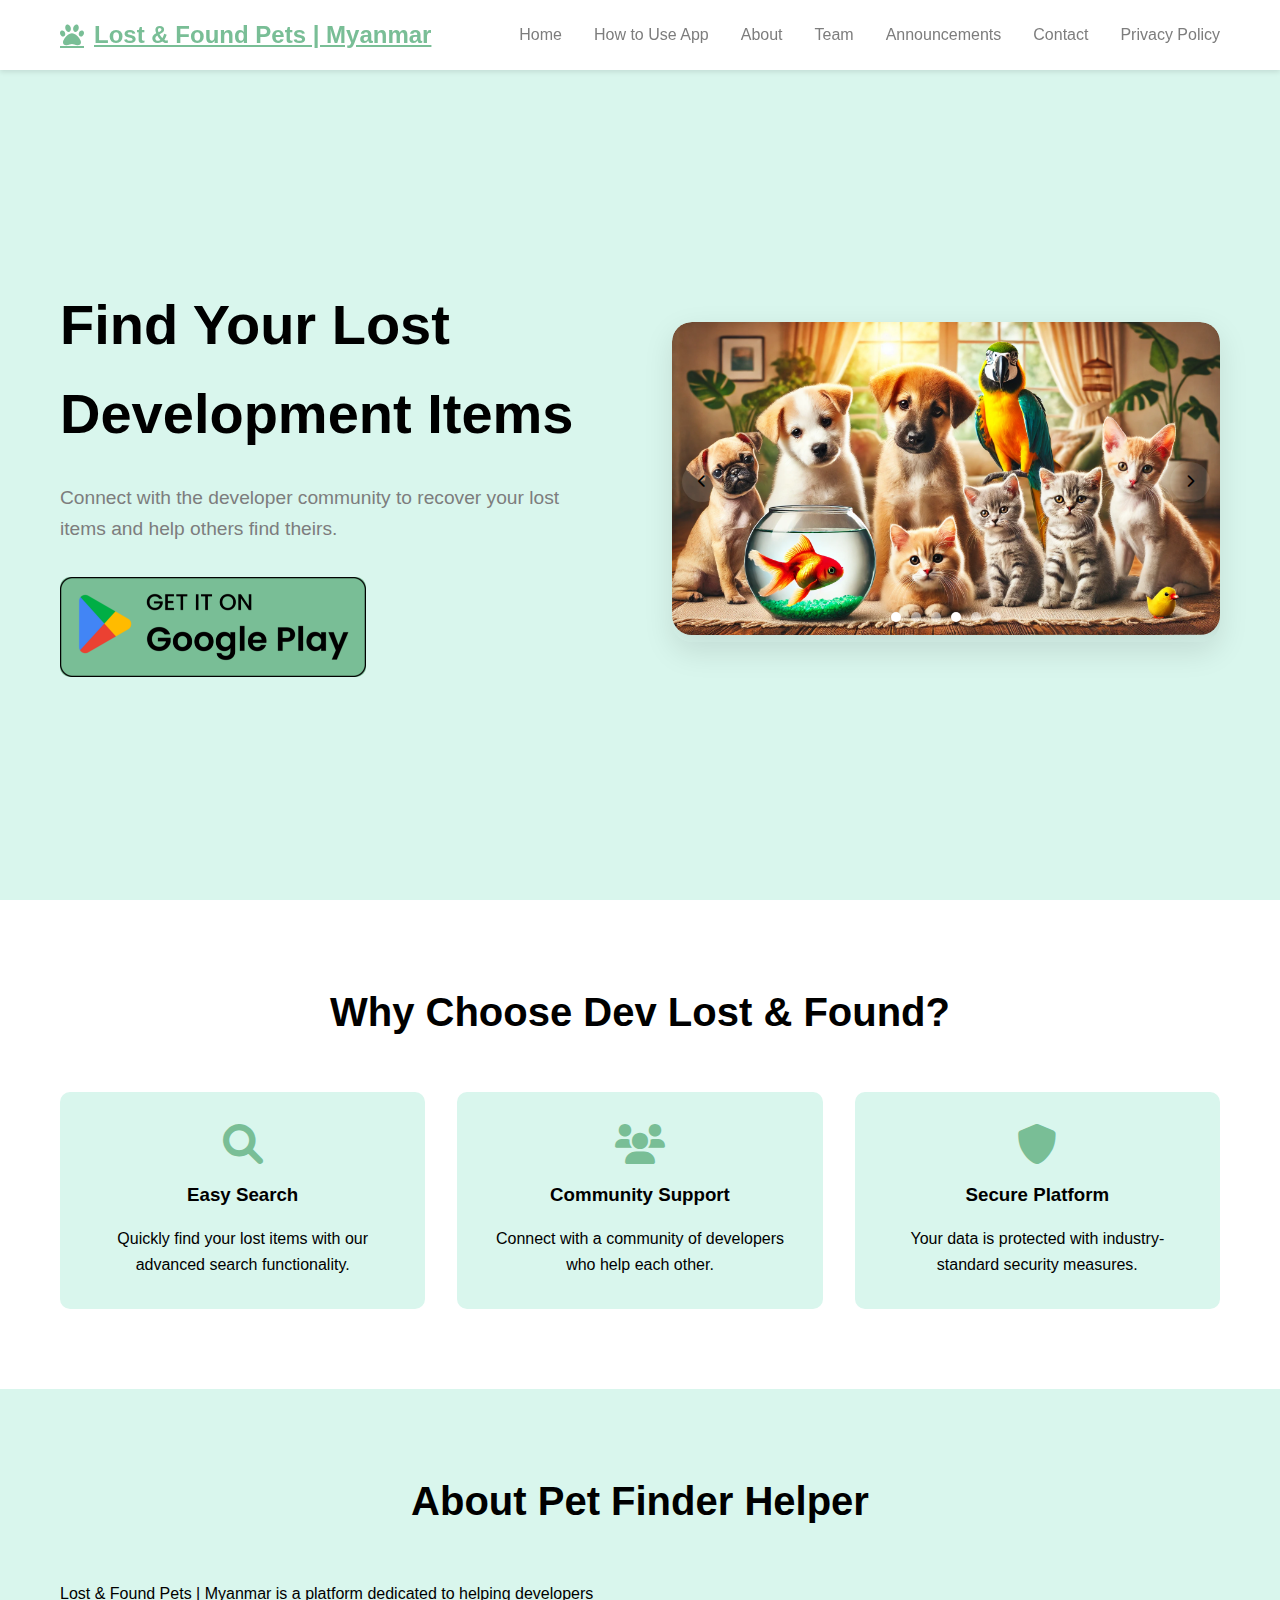
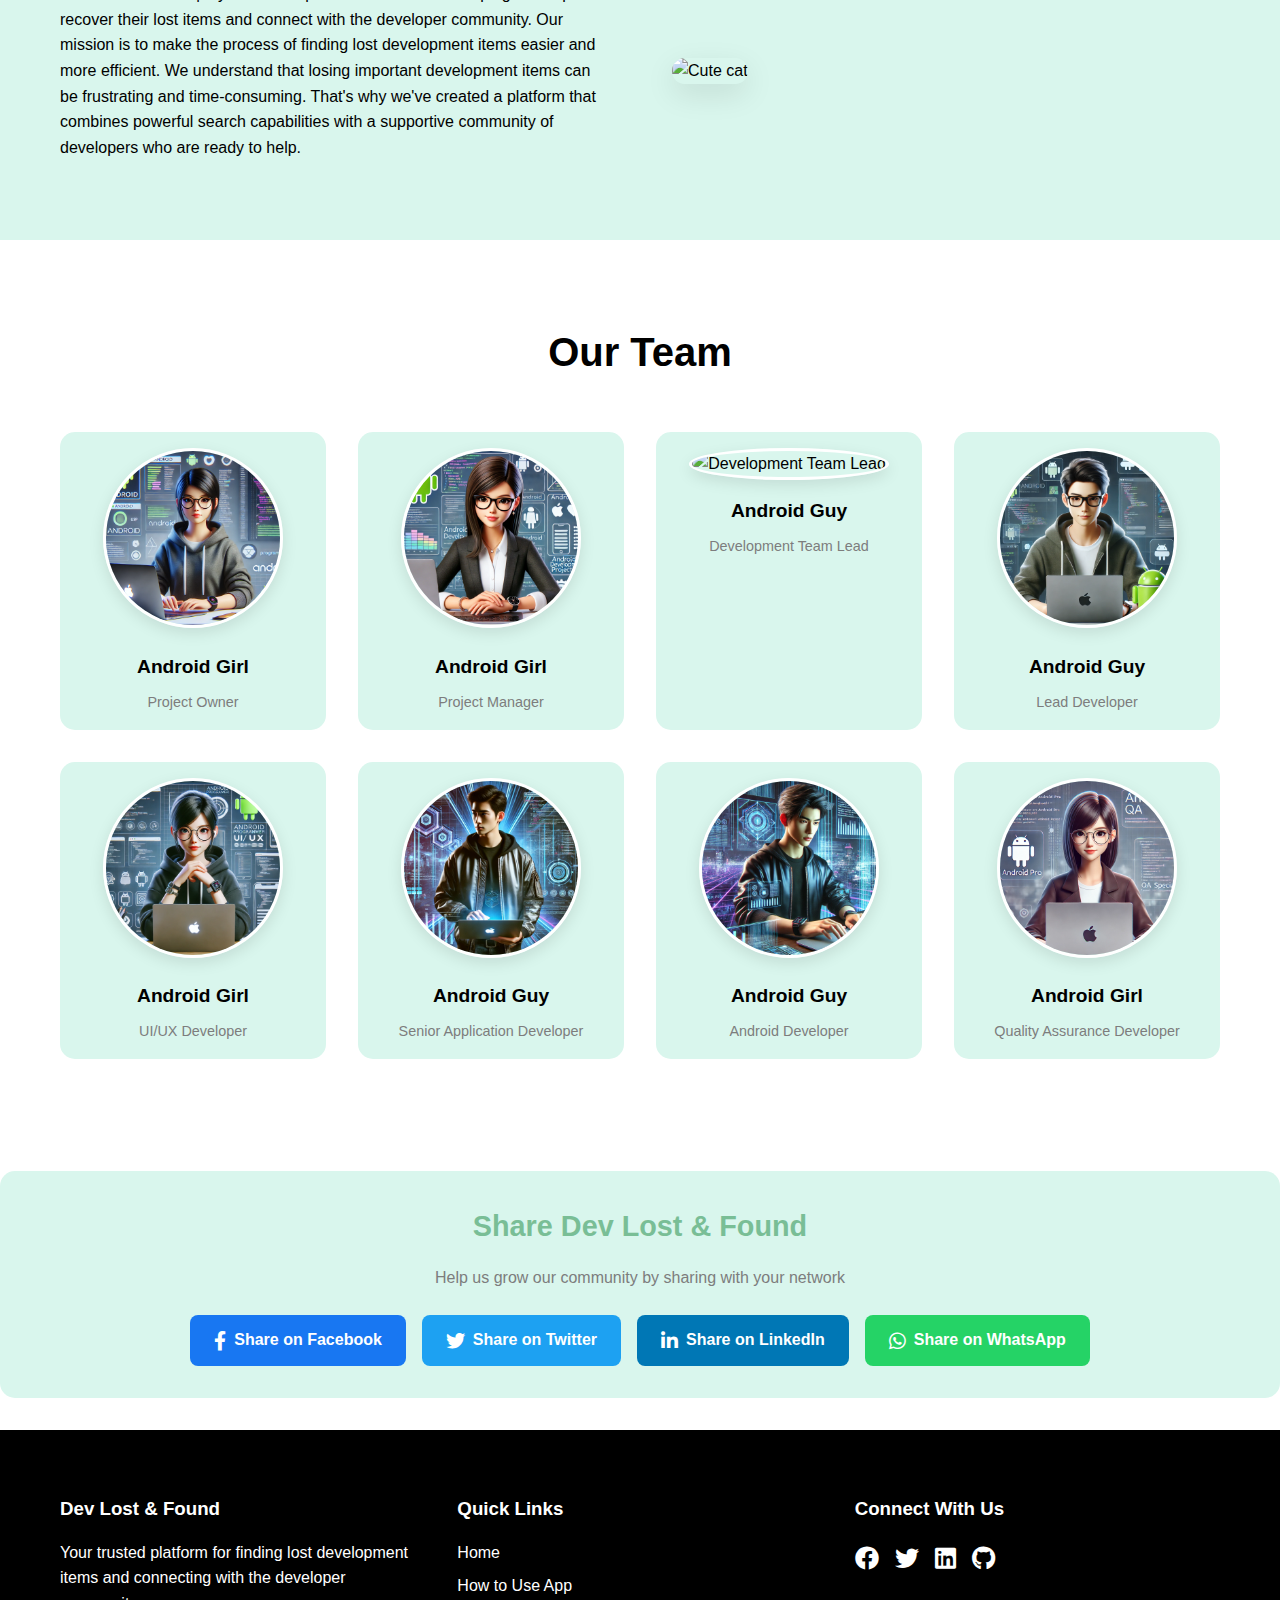
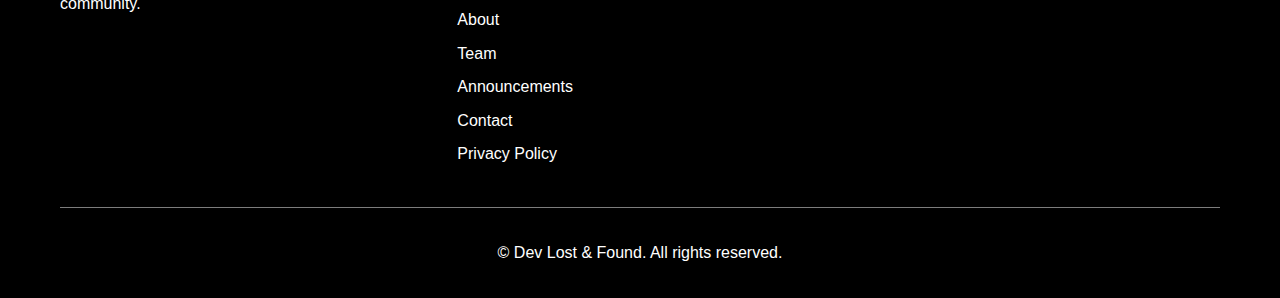
==== index.html @ e241d71e "about section fix" ====
<!DOCTYPE html>
<html lang="en">
<head>
    <meta charset="UTF-8">
    <meta name="viewport" content="width=device-width, initial-scale=1.0">
    <title>Dev Lost & Found - Find Your Lost Development Items</title>
    <link rel="stylesheet" href="styles.css">
    <link rel="stylesheet" href="https://cdnjs.cloudflare.com/ajax/libs/font-awesome/6.0.0/css/all.min.css">
</head>
<body>
    <!-- Header Component -->
    <div id="header-component"></div>

    <!-- Main Content -->
    <main>
        <!-- Hero Section -->
        <section class="hero">
            <div class="container">
                <div class="hero-content">
                    <h1>Find Your Lost Development Items</h1>
                    <p>Connect with the developer community to recover your lost items and help others find theirs.</p>
                    <a href="https://play.google.com/store/apps/details?id=org.lostandfoundmm" class="cta-button" target="_blank">
                        <img src="media/playstore-btn.webp" alt="Get it on Google Play" class="playstore-logo">
                    </a>
                </div>
                <div class="hero-image">
                    <div class="carousel">
                        <div class="carousel-container">
                            <div class="carousel-slide">
                                <img src="./media/hero-1.png" alt="Lost and Found Platform">
                            </div>
                            <div class="carousel-slide">
                                <img src="./media/hero-2.png" alt="Community Support">
                            </div>
                            <div class="carousel-slide">
                                <img src="./media/hero-3.png" alt="Easy Recovery">
                            </div>
                        </div>
                        <button class="carousel-button prev" aria-label="Previous slide"><i class="fas fa-chevron-left"></i></button>
                        <button class="carousel-button next" aria-label="Next slide"><i class="fas fa-chevron-right"></i></button>
                        <div class="carousel-dots">
                            <span class="carousel-dot active"></span>
                            <span class="carousel-dot"></span>
                            <span class="carousel-dot"></span>
                        </div>
                    </div>
                </div>
            </div>
        </section>

        <!-- Features Section -->
        <section class="features">
            <div class="container">
                <h2>Why Choose Dev Lost & Found?</h2>
                <div class="features-grid">
                    <div class="feature-card">
                        <i class="fas fa-search"></i>
                        <h3>Easy Search</h3>
                        <p>Quickly find your lost items with our advanced search functionality.</p>
                    </div>
                    <div class="feature-card">
                        <i class="fas fa-users"></i>
                        <h3>Community Support</h3>
                        <p>Connect with a community of developers who help each other.</p>
                    </div>
                    <div class="feature-card">
                        <i class="fas fa-shield-alt"></i>
                        <h3>Secure Platform</h3>
                        <p>Your data is protected with industry-standard security measures.</p>
                    </div>
                </div>
            </div>
        </section>

        <!-- About Section -->
        <section id="about" class="about">
            <div class="container">
                <h2>About Pet Finder Helper</h2>
                <div class="about-content">
                    <div class="about-text">
                        <p>Lost & Found Pets | Myanmar is a platform dedicated to helping developers recover their lost items and connect with the developer community. Our mission is to make the process of finding lost development items easier and more efficient.
                            We understand that losing important development items can be frustrating and time-consuming. That's why we've created a platform that combines powerful search capabilities with a supportive community of developers who are ready to help.</p>
                    </div>
                    <div class="about-image">
                        <img src="https://images.unsplash.com/photo-1516734212186-a967f81ad0d7?ixlib=rb-1.2.1&auto=format&fit=crop&w=800&q=80" alt="Cute cat">
                    </div>
                </div>
            </div>
        </section>

        <!-- Team Section -->
        <section id="team" class="team">
            <div class="container">
                <h2>Our Team</h2>
                <div class="team-grid">
                    <div class="team-member">
                        <img src="media/dev-girl.png" alt="Project Owner">
                        <h3>Android Girl</h3>
                        <p>Project Owner</p>
                    </div>
                    <div class="team-member">
                        <img src="media/girl-pm.png" alt="Project Manger">
                        <h3>Android Girl</h3>
                        <p>Project Manager</p>
                    </div>
                    <div class="team-member">
                        <img src="media/aisan-geek.png" alt="Development Team Lead">
                        <h3>Android Guy</h3>
                        <p>Development Team Lead</p>
                    </div>
                    <div class="team-member">
                        <img src="media/android-senior.png" alt="Lead Developer">
                        <h3>Android Guy</h3>
                        <p>Lead Developer</p>
                    </div>
                    <div class="team-member">
                        <img src="media/girl-ui-ux.png" alt="UI/UX Developer">
                        <h3>Android Girl</h3>
                        <p>UI/UX Developer</p>
                    </div>
                    <div class="team-member">
                        <img src="media/devops.png" alt="Senior Application Developer">
                        <h3>Android Guy</h3>
                        <p>Senior Application Developer</p>
                    </div>
                    <div class="team-member">
                        <img src="media/data-engr.png" alt="Android Developer">
                        <h3>Android Guy</h3>
                        <p>Android Developer</p>
                    </div>
                    <div class="team-member">
                        <img src="media/girl-qa.png" alt="QA Developer">
                        <h3>Android Girl</h3>
                        <p>Quality Assurance Developer</p>
                    </div>
                </div>
            </div>
        </section>

        <!-- Share Section -->
        <section class="share-section">
            <div class="container">
                <h3>Share Dev Lost & Found</h3>
                <p>Help us grow our community by sharing with your network</p>
                <div class="share-buttons">
                    <a href="#" class="share-button facebook" target="_blank" rel="noopener">
                        <i class="fab fa-facebook-f"></i>
                        Share on Facebook
                    </a>
                    <a href="#" class="share-button twitter" target="_blank" rel="noopener">
                        <i class="fab fa-twitter"></i>
                        Share on Twitter
                    </a>
                    <a href="#" class="share-button linkedin" target="_blank" rel="noopener">
                        <i class="fab fa-linkedin-in"></i>
                        Share on LinkedIn
                    </a>
                    <a href="#" class="share-button whatsapp" target="_blank" rel="noopener">
                        <i class="fab fa-whatsapp"></i>
                        Share on WhatsApp
                    </a>
                </div>
            </div>
        </section>
    </main>

    <!-- Footer Component -->
    <div id="footer-component"></div>

    <!-- Scripts -->
    <script src="js/components.js"></script>
    <script src="js/script.js"></script>
</body>
</html>
---- styles.css ----
/* Reset and Base Styles */
* {
    margin: 0;
    padding: 0;
    box-sizing: border-box;
}

:root {
    --black: #000000;
    --white: #FFFFFF;
    --green: #79BE96;
    --light-green: #D9F6ED;
    --orange: #EF7759;
    --dark-gray: #7D7D7D;
    --light-gray: #D9D9D9;
}

body {
    font-family: 'Segoe UI', Tahoma, Geneva, Verdana, sans-serif;
    line-height: 1.6;
    color: var(--black);
}

.container {
    max-width: 1200px;
    margin: 0 auto;
    padding: 0 20px;
}

/* Navigation */
.navbar {
    background-color: var(--white);
    box-shadow: 0 2px 5px rgba(0, 0, 0, 0.1);
    position: fixed;
    width: 100%;
    top: 0;
    z-index: 1000;
}

.navbar .container {
    display: flex;
    justify-content: space-between;
    align-items: center;
    padding: 1rem 20px;
}

.logo {
    display: flex;
    align-items: center;
    font-size: 1.5rem;
    font-weight: bold;
    color: var(--green);
}

.logo i {
    margin-right: 10px;
}

.nav-links {
    display: flex;
    list-style: none;
    gap: 2rem;
}

.nav-links a {
    text-decoration: none;
    color: var(--dark-gray);
    font-weight: 500;
    transition: color 0.3s ease;
}

.nav-links a:hover {
    color: var(--green);
}

/* Hero Section */
.hero {
    background-color: var(--light-green);
    padding: 8rem 0 4rem;
    min-height: 100vh;
    display: flex;
    align-items: center;
}

.hero .container {
    display: grid;
    grid-template-columns: 1fr 1fr;
    gap: 4rem;
    align-items: center;
}

.hero-content h1 {
    font-size: 3.5rem;
    margin-bottom: 1.5rem;
    color: var(--black);
}

.hero-content p {
    font-size: 1.2rem;
    color: var(--dark-gray);
    margin-bottom: 2rem;
}

.hero-image img {
    width: 100%;
    border-radius: 20px;
    box-shadow: 0 10px 30px rgba(0, 0, 0, 0.1);
}

/* Features Section */
.features {
    padding: 5rem 0;
    background-color: var(--white);
}

.features h2 {
    text-align: center;
    font-size: 2.5rem;
    margin-bottom: 3rem;
    color: var(--black);
}

.features-grid {
    display: grid;
    grid-template-columns: repeat(auto-fit, minmax(250px, 1fr));
    gap: 2rem;
}

.feature-card {
    text-align: center;
    padding: 2rem;
    background-color: var(--light-green);
    border-radius: 10px;
    transition: transform 0.3s ease;
}

.feature-card:hover {
    transform: translateY(-5px);
}

.feature-card i {
    font-size: 2.5rem;
    color: var(--green);
    margin-bottom: 1rem;
}

.feature-card h3 {
    margin-bottom: 1rem;
    color: var(--black);
}

/* About Section */
.about {
    padding: 5rem 0;
    background-color: var(--light-green);
}

.about h2 {
    text-align: center;
    font-size: 2.5rem;
    margin-bottom: 3rem;
    color: var(--black);
}

.about-content {
    display: grid;
    grid-template-columns: 1fr 1fr;
    gap: 4rem;
    align-items: center;
}

.about-image img {
    width: 100%;
    border-radius: 20px;
    box-shadow: 0 10px 30px rgba(0, 0, 0, 0.1);
}

/* Team Section */
.team {
    padding: 5rem 0;
    background-color: var(--white);
}

.team h2 {
    text-align: center;
    font-size: 2.5rem;
    margin-bottom: 3rem;
    color: var(--black);
}

.team-grid {
    display: grid;
    grid-template-columns: repeat(auto-fit, minmax(250px, 1fr));
    gap: 2rem;
    justify-items: center;
    max-width: 1200px;
    margin: 0 auto;
}

.team-member {
    text-align: center;
    width: 100%;
    max-width: 300px;
    padding: 1rem;
    background-color: var(--light-green);
    border-radius: 15px;
    transition: transform 0.3s ease;
}

.team-member:hover {
    transform: translateY(-5px);
}

.team-member img {
    width: 180px;
    height: 180px;
    border-radius: 50%;
    margin-bottom: 1rem;
    object-fit: cover;
    border: 3px solid var(--white);
    box-shadow: 0 5px 15px rgba(0, 0, 0, 0.1);
}

.team-member h3 {
    margin-bottom: 0.5rem;
    color: var(--black);
    font-size: 1.2rem;
}

.team-member p {
    color: var(--dark-gray);
    font-size: 0.9rem;
}

/* Contact Section */
.contact {
    padding: 5rem 0;
    background-color: var(--light-green);
}

.contact h2 {
    text-align: center;
    font-size: 2.5rem;
    margin-bottom: 3rem;
    color: var(--black);
}

.contact-content {
    display: grid;
    grid-template-columns: 1fr 1fr;
    gap: 4rem;
}

.contact-form {
    display: flex;
    flex-direction: column;
    gap: 1rem;
}

.contact-form input,
.contact-form textarea {
    padding: 1rem;
    border: 1px solid var(--light-gray);
    border-radius: 5px;
    font-size: 1rem;
}

.contact-form textarea {
    height: 150px;
    resize: vertical;
}

.contact-info {
    display: flex;
    flex-direction: column;
    gap: 2rem;
}

.info-item {
    display: flex;
    align-items: center;
    gap: 1rem;
}

.info-item i {
    font-size: 1.5rem;
    color: var(--green);
}

/* Footer */
.footer {
    background-color: var(--black);
    color: var(--white);
    padding: 4rem 0 2rem;
}

.footer-content {
    display: grid;
    grid-template-columns: repeat(auto-fit, minmax(200px, 1fr));
    gap: 2rem;
    margin-bottom: 2rem;
}

.footer-section h3 {
    margin-bottom: 1rem;
}

.footer-section ul {
    list-style: none;
}

.footer-section ul li {
    margin-bottom: 0.5rem;
}

.footer-section a {
    color: var(--white);
    text-decoration: none;
}

.social-links {
    display: flex;
    gap: 1rem;
}

.social-links a {
    font-size: 1.5rem;
    transition: color 0.3s ease;
}

.social-links a:hover {
    color: var(--green);
}

.footer-bottom {
    text-align: center;
    padding-top: 2rem;
    border-top: 1px solid var(--dark-gray);
}

/* Buttons */
.cta-button {
    display: inline-flex;
    background-color: var(--green);
    color: var(--white);
    text-decoration: none;
    border-radius: 10px;
    font-weight: bold;
    transition: background-color 0.3s ease;
}

/* Buttons */
.cta-button.send-button {
    display: block;
    padding: 1rem 2rem;
}
.cta-button:hover {
    background-color: var(--orange);
}

/* Responsive Design */
@media (max-width: 768px) {
    .hero .container,
    .about-content,
    .contact-content {
        grid-template-columns: 1fr;
        gap: 2rem;
    }

    .nav-links {
        display: none;
    }

    .hero-content h1 {
        font-size: 2.5rem;
    }

    .team-grid {
        grid-template-columns: repeat(auto-fit, minmax(200px, 1fr));
        gap: 1.5rem;
    }
    
    .team-member {
        max-width: 250px;
    }
    
    .team-member img {
        width: 150px;
        height: 150px;
    }
}

@media (max-width: 480px) {
    .container {
        padding: 0 15px;
    }

    .hero-content h1 {
        font-size: 2rem;
    }

    .features-grid,
    .team-grid {
        grid-template-columns: 1fr;
    }
}

/* Carousel Styles */
.carousel {
    position: relative;
    width: 100%;
    height: 100%;
    overflow: hidden;
    border-radius: 20px;
    box-shadow: 0 10px 30px rgba(0, 0, 0, 0.1);
}

.carousel-container {
    display: flex;
    width: 400%;
    height: 100%;
    transition: transform 0.5s ease-in-out;
}

.carousel-slide {
    width: 25%;
    height: 100%;
}

.carousel-slide img {
    width: 100%;
    height: 100%;
    object-fit: cover;
}

.carousel-button {
    position: absolute;
    top: 50%;
    transform: translateY(-50%);
    background-color: rgba(255, 255, 255, 0.1);
    border: none;
    width: 40px;
    height: 40px;
    border-radius: 50%;
    cursor: pointer;
    display: flex;
    align-items: center;
    justify-content: center;
    transition: background-color 0.3s ease;
    z-index: 10;
}

.carousel-button:hover {
    background-color: var(--white);
}

.carousel-button.prev {
    left: 10px;
}

.carousel-button.next {
    right: 10px;
}

.carousel-dots {
    position: absolute;
    bottom: 20px;
    left: 50%;
    transform: translateX(-50%);
    display: flex;
    gap: 10px;
    z-index: 10;
}

.carousel-dot {
    width: 10px;
    height: 10px;
    border-radius: 50%;
    background-color: rgba(255, 255, 255, 0.5);
    cursor: pointer;
    transition: background-color 0.3s ease;
}

.carousel-dot.active {
    background-color: var(--white);
}

@media (max-width: 768px) {
    .carousel-button {
        width: 35px;
        height: 35px;
    }
}

/* Play Store Button Styles */
/* .playstore-button {
    display: flex;
    align-items: center;
    gap: 1rem;
    background-color: var(--white);
    color: var(--black);
    padding: 0.8rem 1.5rem;
    border-radius: 8px;
    transition: all 0.3s ease;
}

.playstore-button:hover {
    background-color: var(--light-green);
    transform: translateY(-2px);
} */

.playstore-logo {
    height: 100px;
    width: auto;
}

.playstore-button span {
    font-weight: 600;
    font-size: 1.1rem;
}

@media (max-width: 768px) {
    .playstore-button {
        flex-direction: column;
        gap: 0.5rem;
        text-align: center;
    }
    
    .playstore-logo {
        height: 20px;
    }
}
.how-to-content {
    padding: 8rem 0 4rem;
    background-color: var(--white);
}
.how-to-section {
    margin-bottom: 3rem;
}
.how-to-section h2 {
    color: var(--green);
    margin-bottom: 1.5rem;
    font-size: 2rem;
}
.how-to-section h3 {
    color: var(--black);
    margin: 1.5rem 0 1rem;
    font-size: 1.5rem;
}
.how-to-section p {
    margin-bottom: 1rem;
    color: var(--dark-gray);
}
.how-to-section ul {
    list-style-type: none;
    margin-left: 2rem;
    margin-bottom: 1rem;
}
.how-to-section li {
    margin-bottom: 1rem;
    color: var(--dark-gray);
    position: relative;
}
.how-to-section li:before {
    content: "•";
    color: var(--green);
    font-weight: bold;
    position: absolute;
    left: -1rem;
}
.feature-highlight {
    background-color: var(--light-green);
    padding: 2rem;
    border-radius: 10px;
    margin: 2rem 0;
}
.feature-highlight h3 {
    color: var(--green);
    margin-bottom: 1rem;
}
/* Share Section Styles */
.share-section {
    background-color: var(--light-green);
    padding: 2rem;
    border-radius: 15px;
    margin: 2rem 0;
    text-align: center;
}

.share-section h3 {
    color: var(--green);
    margin-bottom: 1rem;
    font-size: 1.8rem;
}

.share-section p {
    color: var(--dark-gray);
    margin-bottom: 1.5rem;
}

.share-buttons {
    display: flex;
    flex-wrap: wrap;
    gap: 1rem;
    justify-content: center;
    margin-top: 1.5rem;
}

.share-button {
    display: flex;
    align-items: center;
    gap: 0.5rem;
    padding: 0.8rem 1.5rem;
    border-radius: 8px;
    text-decoration: none;
    color: var(--white);
    font-weight: 600;
    transition: transform 0.3s ease, box-shadow 0.3s ease;
}

.share-button:hover {
    transform: translateY(-2px);
    box-shadow: 0 5px 15px rgba(0, 0, 0, 0.1);
}

.share-button i {
    font-size: 1.2rem;
}

.share-button.facebook {
    background-color: #1877f2;
}

.share-button.twitter {
    background-color: #1da1f2;
}

.share-button.linkedin {
    background-color: #0077b5;
}

.share-button.whatsapp {
    background-color: #25d366;
}

@media (max-width: 768px) {
    .share-buttons {
        flex-direction: column;
        align-items: center;
    }
    
    .share-button {
        width: 100%;
        max-width: 250px;
        justify-content: center;
    }
}

/* Component Loading States */
.loading {
    text-align: center;
    padding: 1rem;
    color: #666;
}

.error {
    text-align: center;
    padding: 1rem;
    color: #dc3545;
    background-color: #f8d7da;
    border: 1px solid #f5c6cb;
    border-radius: 4px;
    margin: 1rem 0;
} 
.privacy-content {
    padding: 8rem 0 4rem;
    background-color: var(--white);
}
.privacy-section {
    margin-bottom: 3rem;
}
.privacy-section h2 {
    color: var(--green);
    margin-bottom: 1.5rem;
    font-size: 2rem;
}
.privacy-section h3 {
    color: var(--black);
    margin: 1.5rem 0 1rem;
    font-size: 1.5rem;
}
.privacy-section p {
    margin-bottom: 1rem;
    color: var(--dark-gray);
}
.privacy-section ul {
    list-style-type: disc;
    margin-left: 2rem;
    margin-bottom: 1rem;
}
.privacy-section li {
    margin-bottom: 0.5rem;
    color: var(--dark-gray);
}
.last-updated {
    font-style: italic;
    color: var(--dark-gray);
    margin-top: 2rem;
}
.announcements-content {
    padding: 8rem 0 4rem;
    background-color: var(--white);
}
.announcements-section {
    margin-bottom: 3rem;
}
.announcements-section h2 {
    color: var(--green);
    margin-bottom: 1.5rem;
    font-size: 2rem;
}
.announcement-card {
    background-color: var(--light-green);
    border-radius: 15px;
    padding: 2rem;
    margin-bottom: 2rem;
    box-shadow: 0 5px 15px rgba(0, 0, 0, 0.05);
    transition: transform 0.3s ease;
}
.announcement-card:hover {
    transform: translateY(-5px);
}
.announcement-card h3 {
    color: var(--black);
    margin-bottom: 1rem;
    font-size: 1.5rem;
}
.announcement-card .date {
    color: var(--dark-gray);
    font-size: 0.9rem;
    margin-bottom: 1rem;
}
.announcement-card p {
    color: var(--dark-gray);
    margin-bottom: 1rem;
}
.announcement-card .read-more {
    color: var(--green);
    text-decoration: none;
    font-weight: 600;
    display: inline-flex;
    align-items: center;
    gap: 0.5rem;
}
.announcement-card .read-more:hover {
    color: var(--orange);
}
.announcement-tag {
    display: inline-block;
    padding: 0.3rem 0.8rem;
    background-color: var(--green);
    color: var(--white);
    border-radius: 20px;
    font-size: 0.8rem;
    margin-bottom: 1rem;
}
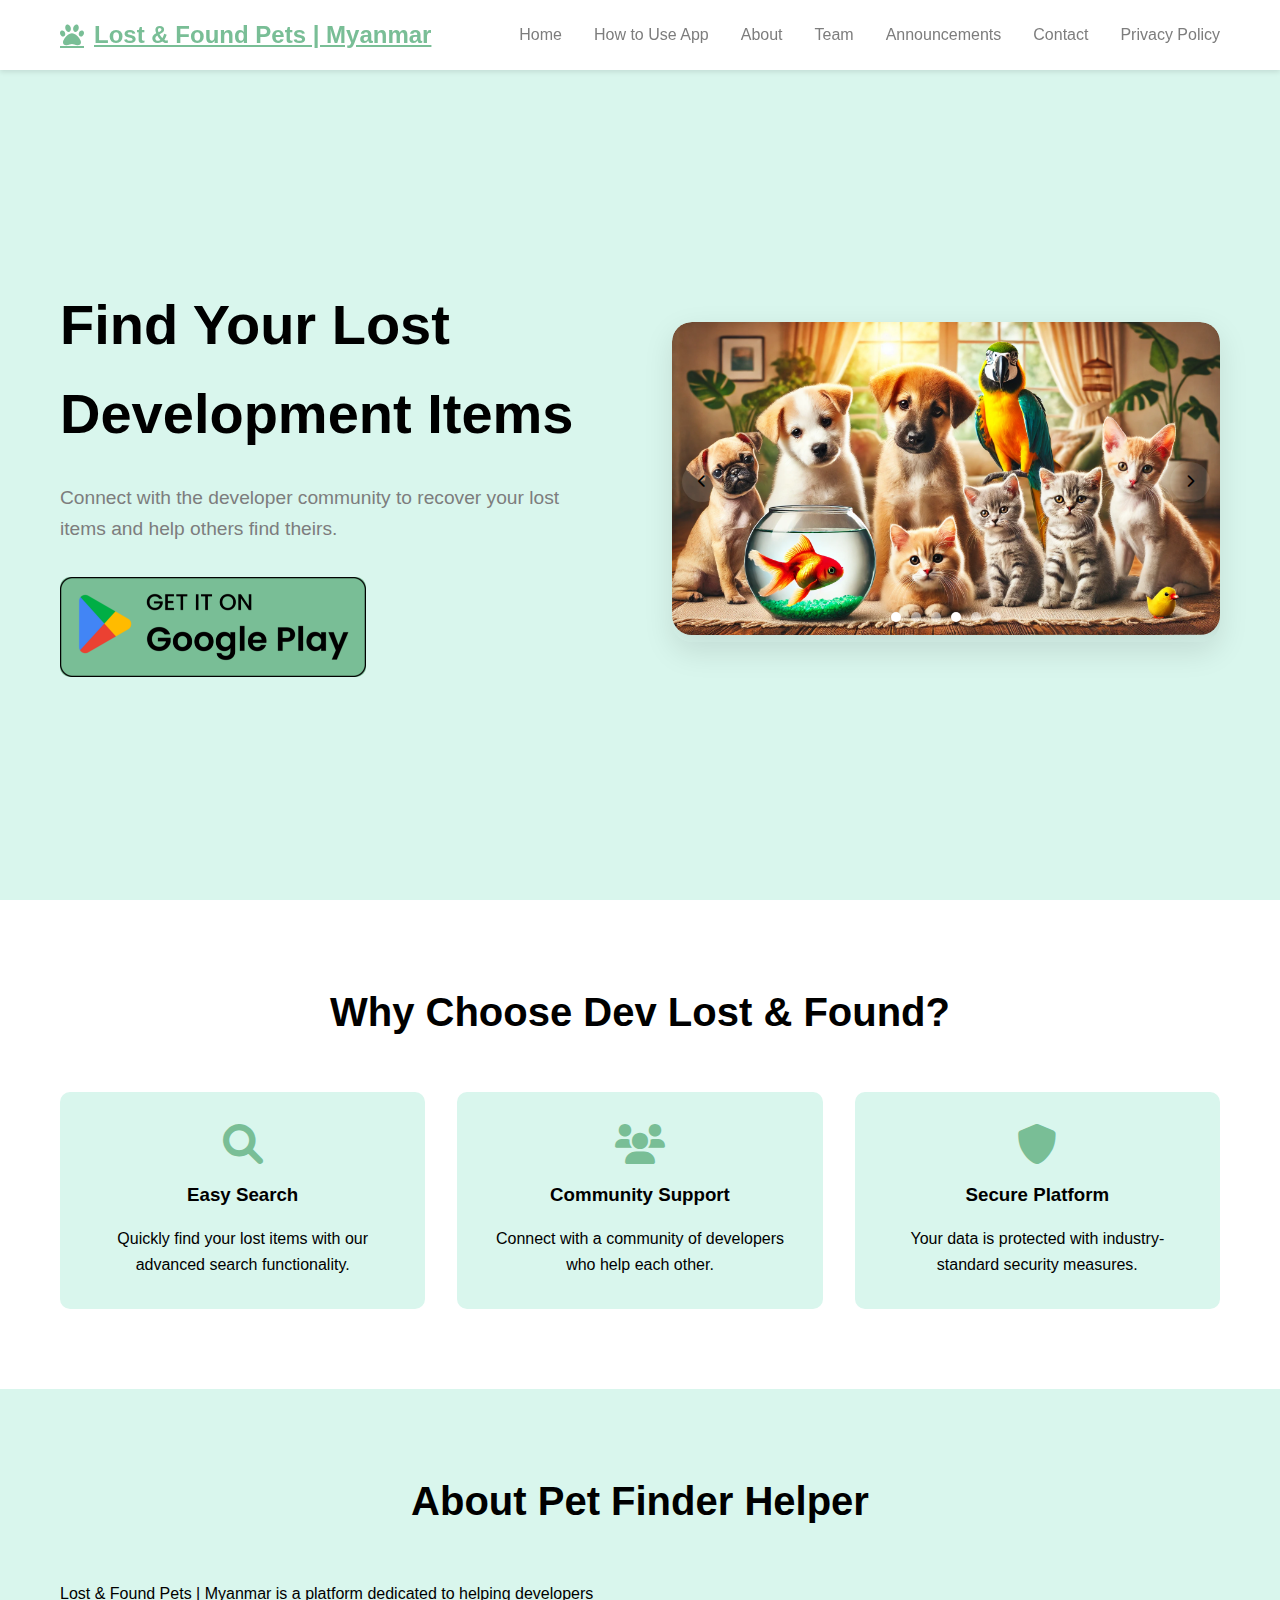
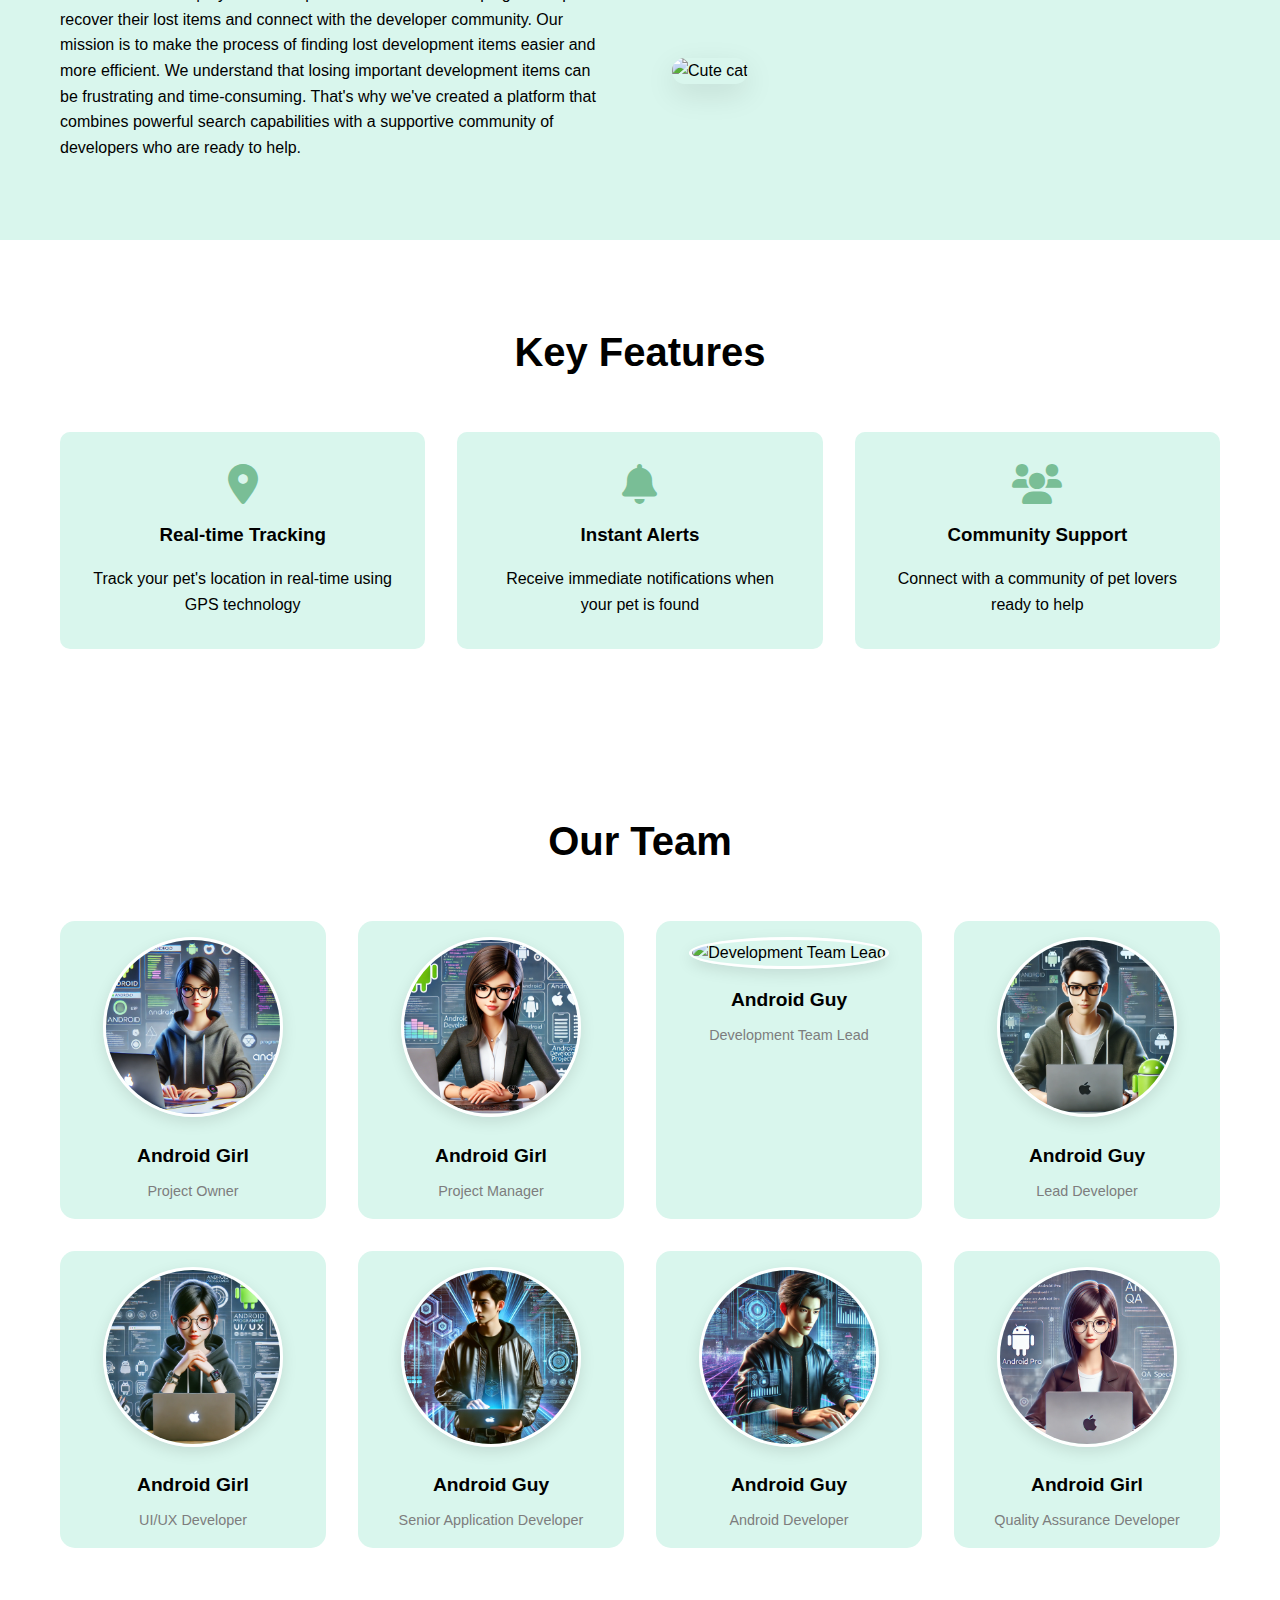
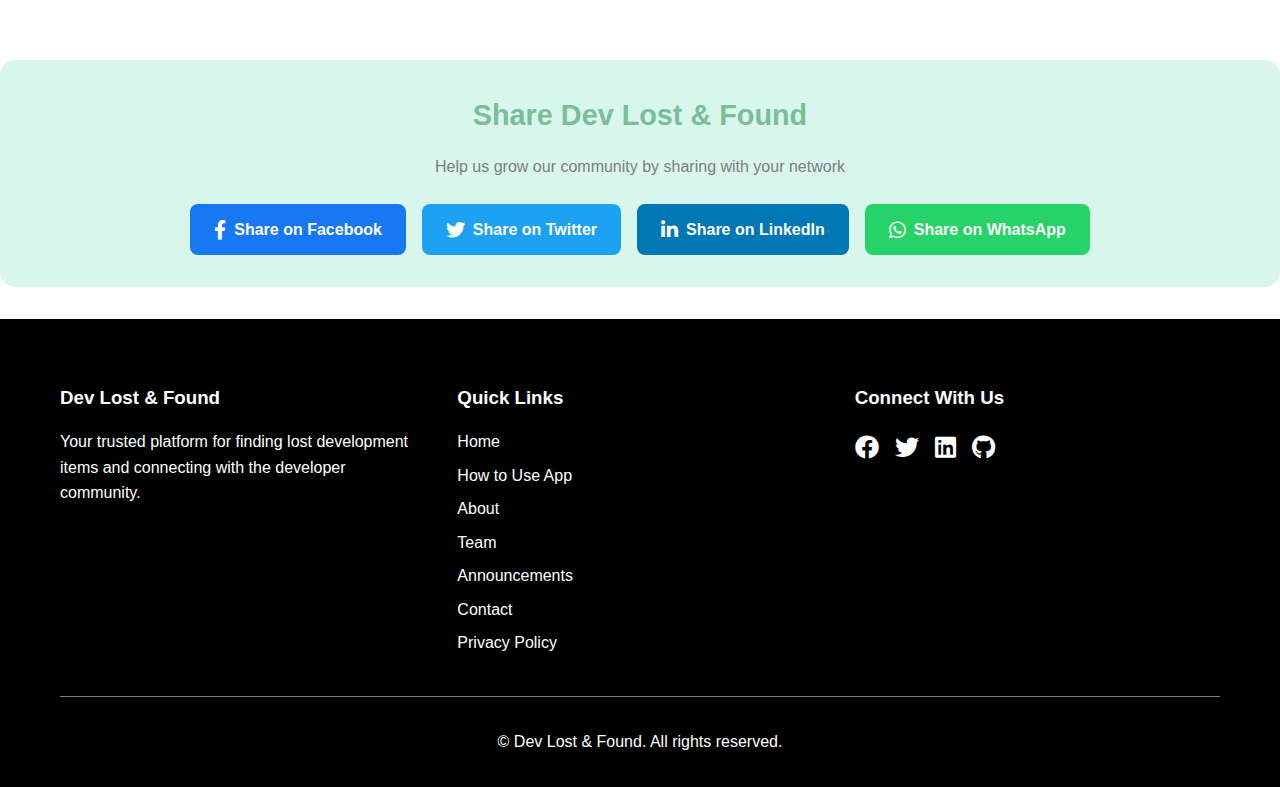
==== commit afa58af8: "feature section fix" ====
--- a/index.html
+++ b/index.html
@@ -88,6 +88,30 @@
             </div>
         </section>
 
+        <!-- Features Section -->
+        <section id="features" class="features">
+            <div class="container">
+                <h2>Key Features</h2>
+                <div class="features-grid">
+                    <div class="feature-card">
+                        <i class="fas fa-map-marker-alt"></i>
+                        <h3>Real-time Tracking</h3>
+                        <p>Track your pet's location in real-time using GPS technology</p>
+                    </div>
+                    <div class="feature-card">
+                        <i class="fas fa-bell"></i>
+                        <h3>Instant Alerts</h3>
+                        <p>Receive immediate notifications when your pet is found</p>
+                    </div>
+                    <div class="feature-card">
+                        <i class="fas fa-users"></i>
+                        <h3>Community Support</h3>
+                        <p>Connect with a community of pet lovers ready to help</p>
+                    </div>
+                </div>
+            </div>
+        </section>
+
         <!-- Team Section -->
         <section id="team" class="team">
             <div class="container">
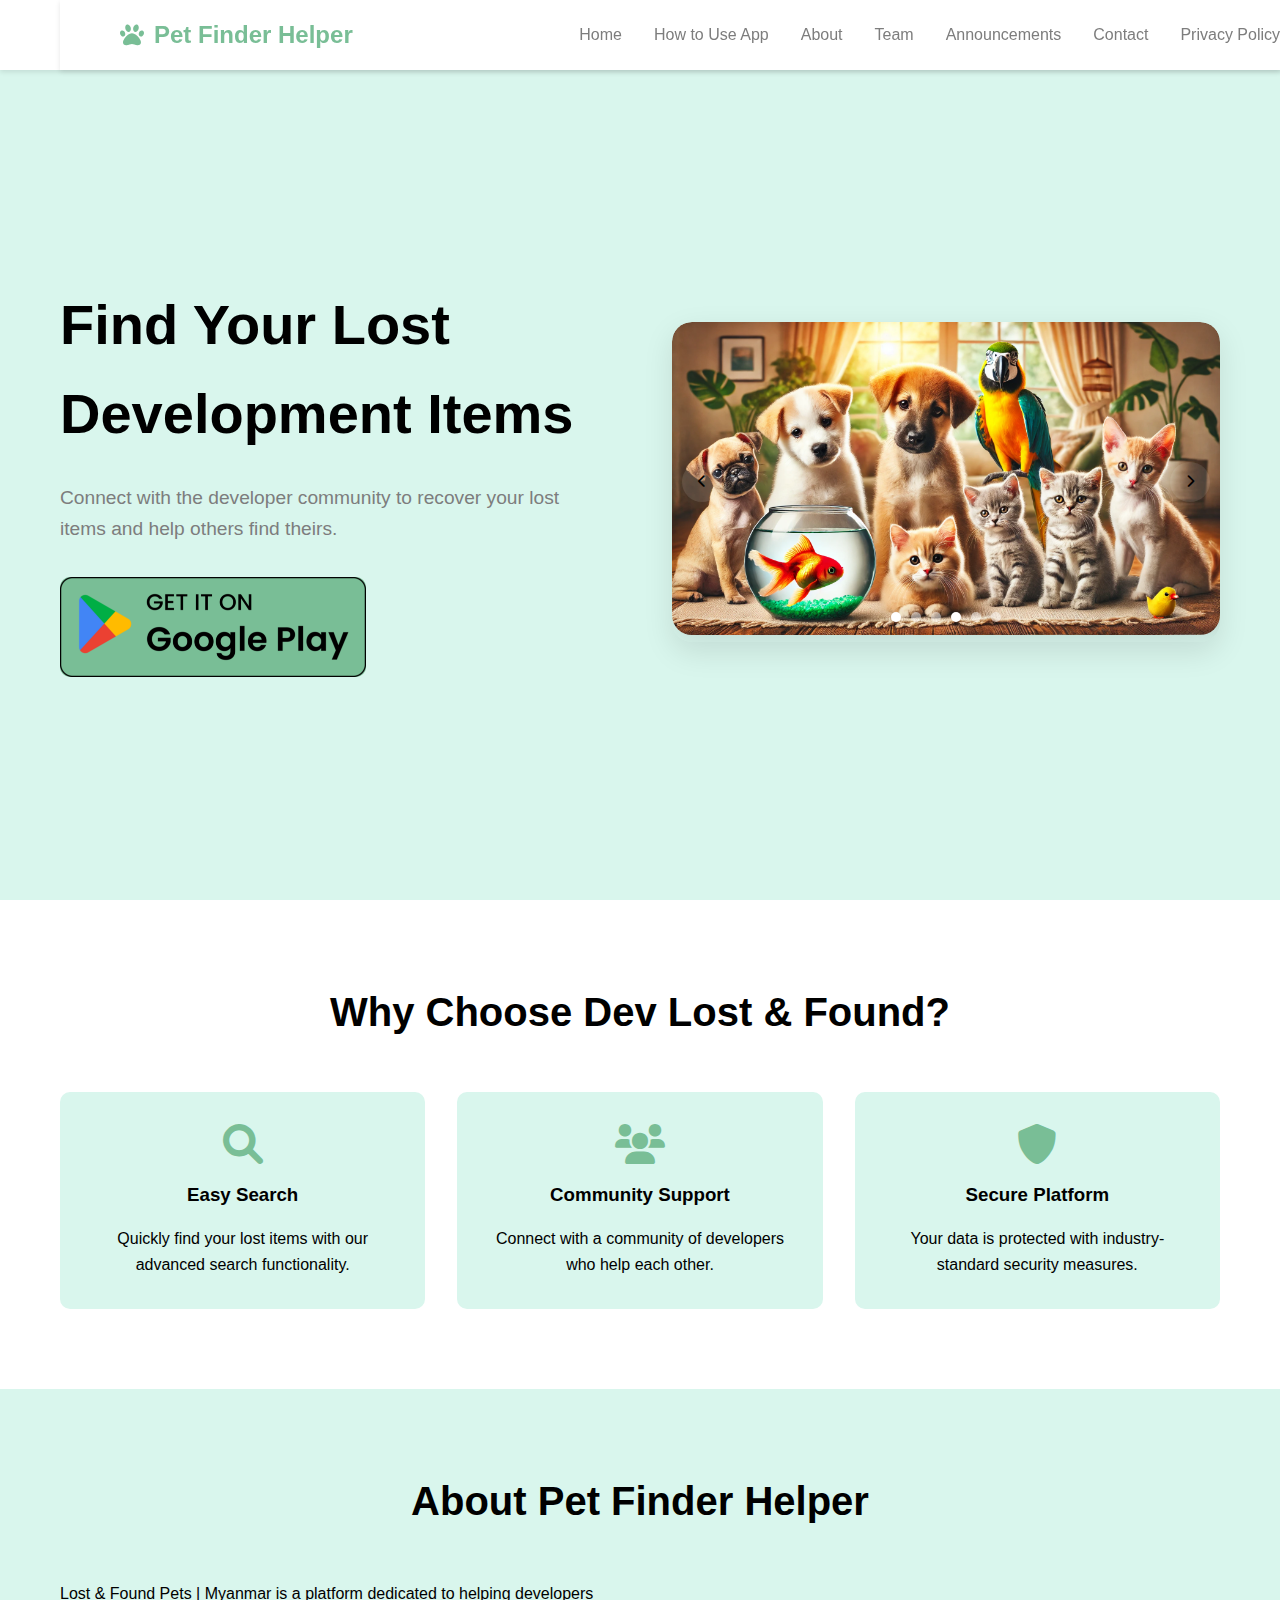
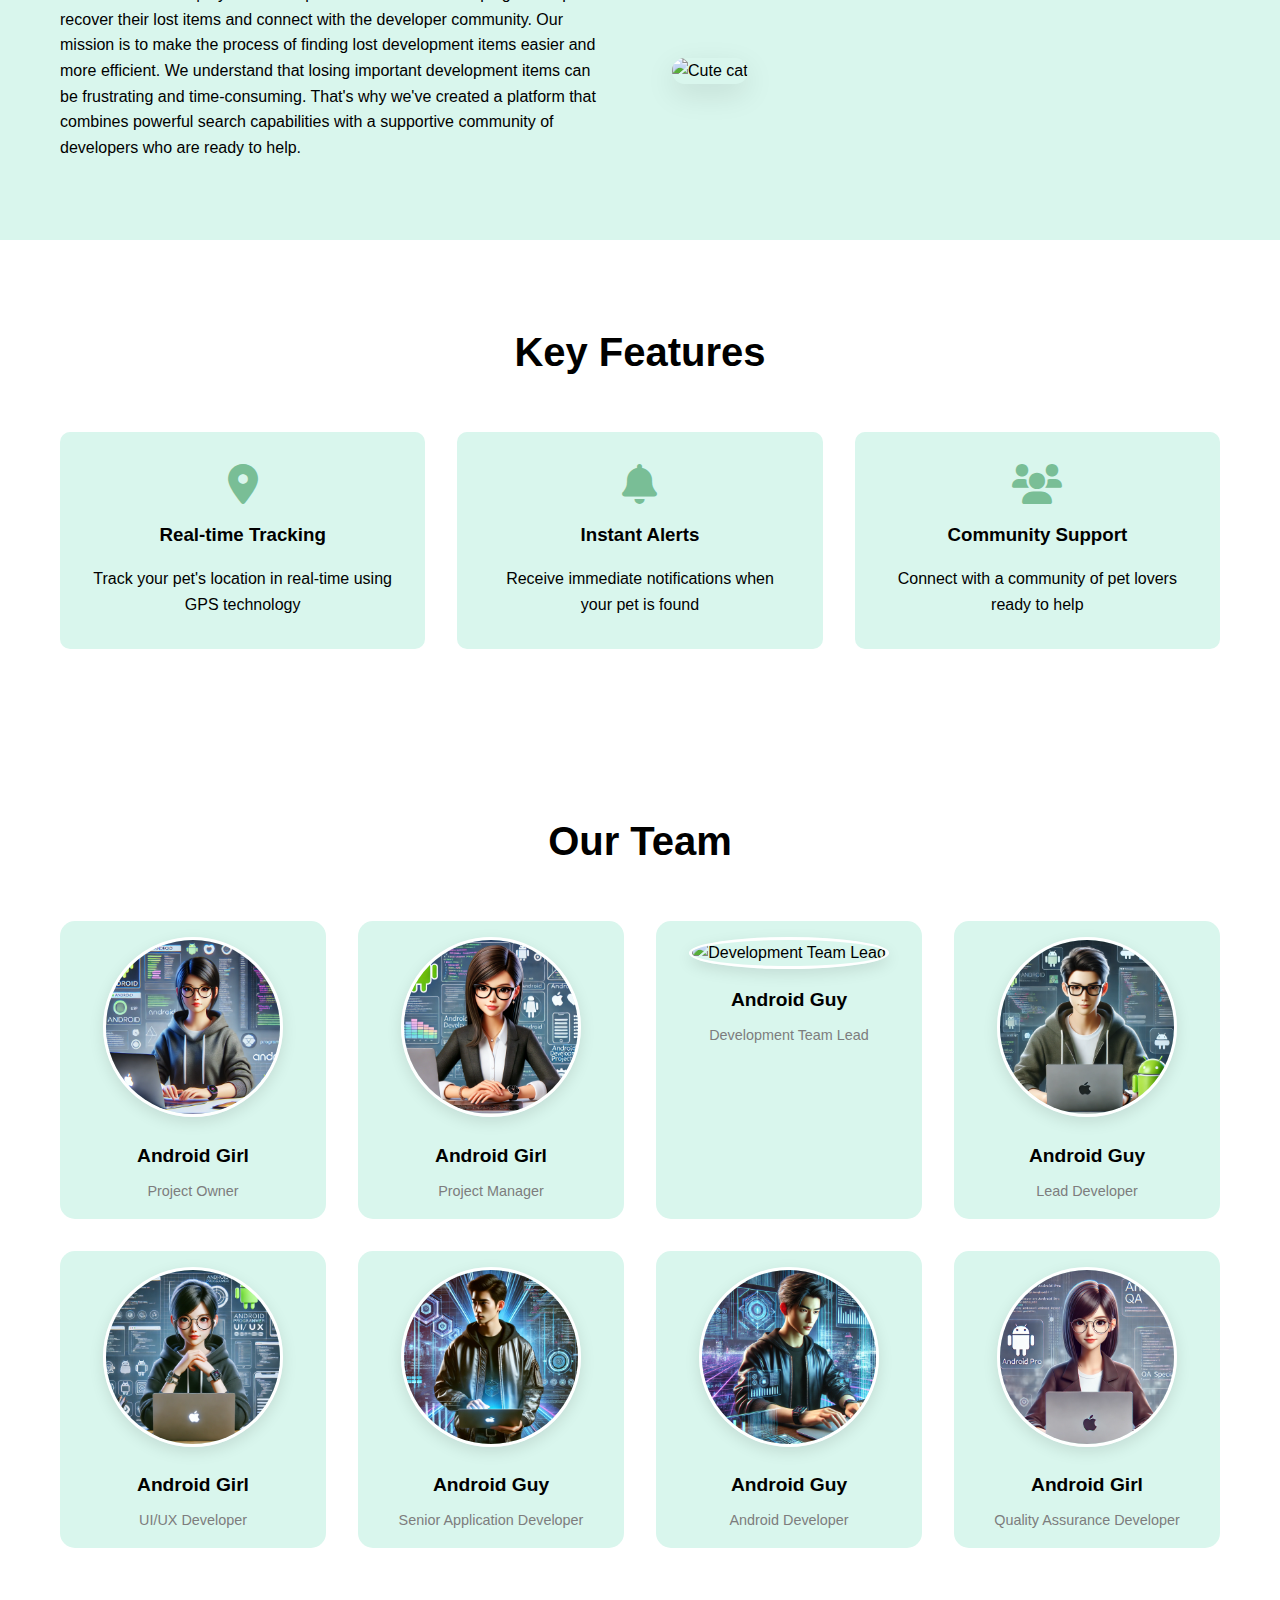
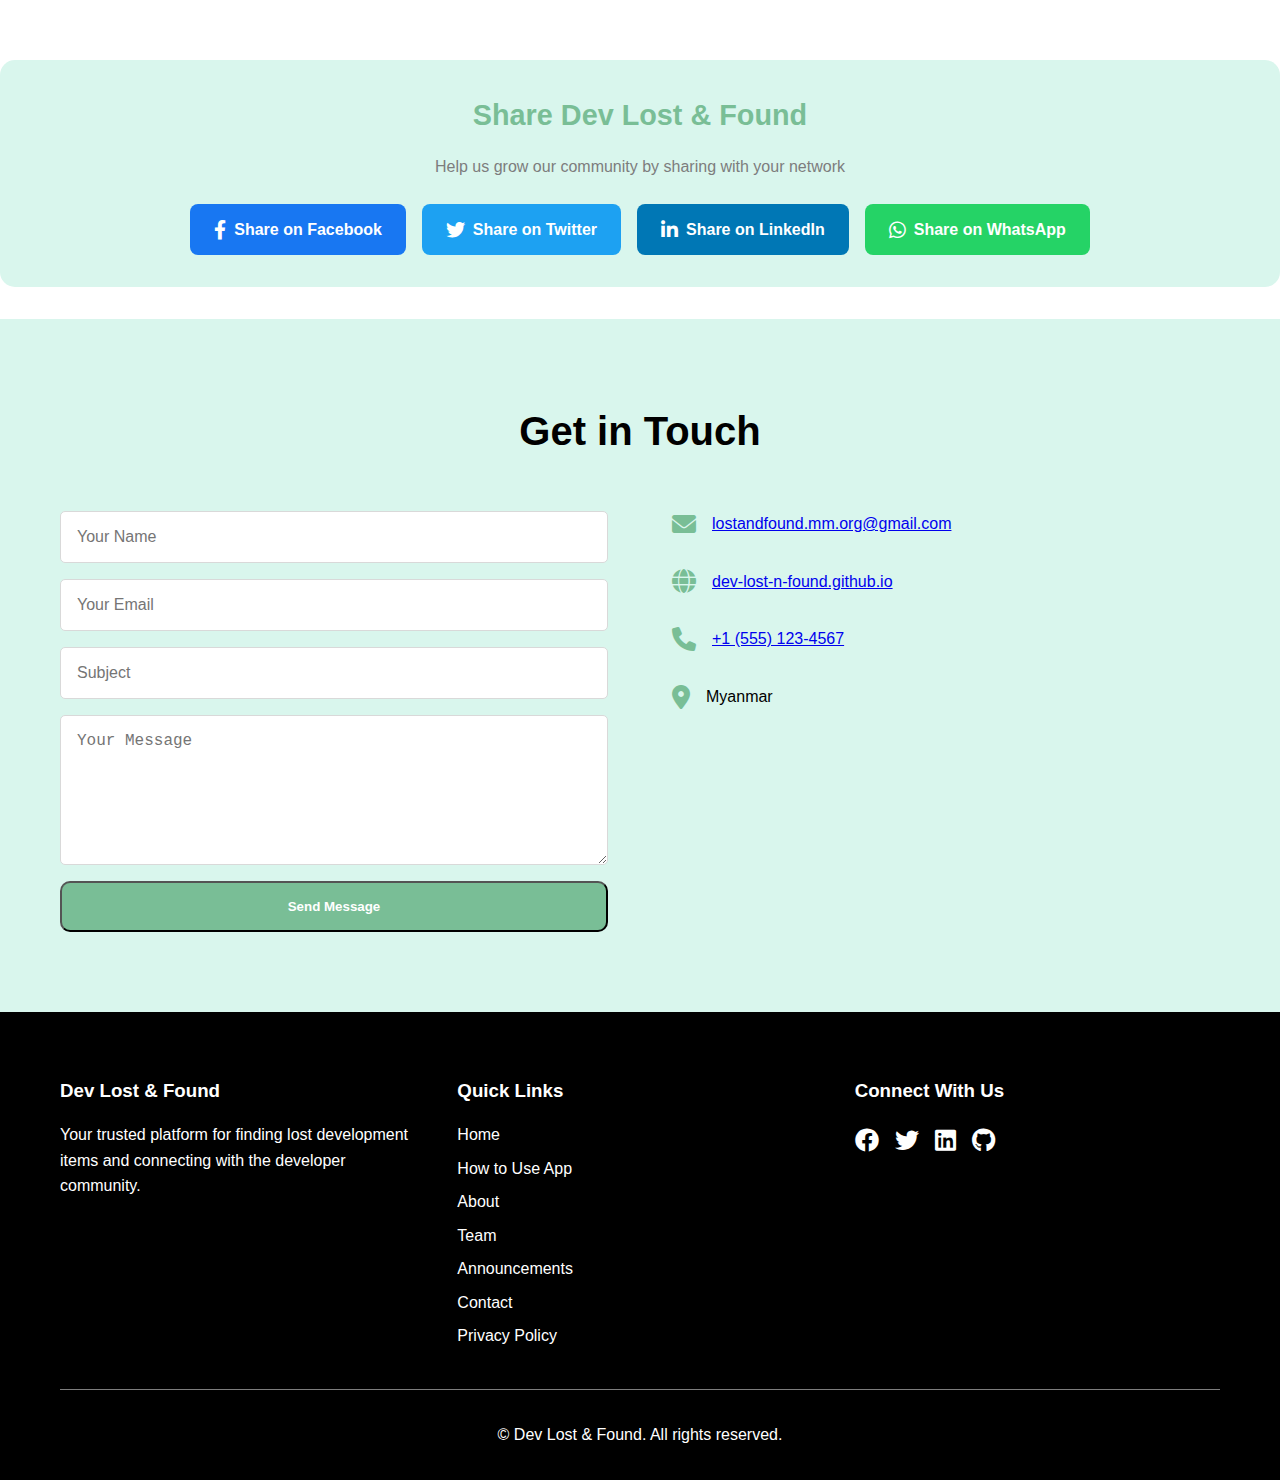
==== commit 1e15c94e: "update nav and email sent function test" ====
--- a/index.html
+++ b/index.html
@@ -186,6 +186,39 @@
                 </div>
             </div>
         </section>
+        <!-- Contact Section -->
+    <section id="contact" class="contact">
+        <div class="container">
+            <h2>Get in Touch</h2>
+            <div class="contact-content">
+                <form class="contact-form" id="contactForm">
+                    <input type="text" name="name" placeholder="Your Name" required>
+                    <input type="email" name="email" placeholder="Your Email" required>
+                    <input type="text" name="title" placeholder="Subject" required>
+                    <textarea name="message" placeholder="Your Message" required></textarea>
+                    <button type="submit" class="cta-button send-button">Send Message</button>
+                </form>
+                <div class="contact-info">
+                    <div class="info-item">
+                        <i class="fas fa-envelope"></i>
+                        <p><a href="mail:lostandfound.mm.org@gmail.com">lostandfound.mm.org@gmail.com</a></p>
+                    </div>
+                    <div class="info-item">
+                        <i class="fas fa-globe"></i>
+                        <p><a href="https://dev-lost-n-found.github.io" target="_blank" rel="noopener noreferrer">dev-lost-n-found.github.io</a></p>
+                    </div>
+                    <div class="info-item">
+                        <i class="fas fa-phone"></i>
+                        <p><a href="tel:+1 (555) 123-4567">+1 (555) 123-4567</a></p>
+                    </div>
+                    <div class="info-item">
+                        <i class="fas fa-map-marker-alt"></i>
+                        <p>Myanmar</p>
+                    </div>
+                </div>
+            </div>
+        </div>
+    </section>
     </main>
 
     <!-- Footer Component -->
--- a/styles.css
+++ b/styles.css
@@ -387,6 +387,9 @@
     .team-member img {
         width: 150px;
         height: 150px;
+    }
+    .web-view-page{
+        padding: 5rem 0;
     }
 }
 
@@ -763,4 +766,70 @@
     border-radius: 20px;
     font-size: 0.8rem;
     margin-bottom: 1rem;
+}
+
+/* Mobile Menu Styles */
+.mobile-menu-toggle {
+    display: none;
+    background: none;
+    border: none;
+    font-size: 1.5rem;
+    color: var(--green);
+    cursor: pointer;
+    padding: 0.5rem;
+    z-index: 1000;
+}
+
+@media (max-width: 768px) {
+    .mobile-menu-toggle {
+        display: block;
+    }
+
+    .nav-links {
+        position: fixed;
+        top: 0;
+        right: -100%;
+        width: 80%;
+        max-width: 300px;
+        height: 100vh;
+        background-color: var(--white);
+        flex-direction: column;
+        padding: 5rem 2rem 2rem;
+        transition: right 0.3s ease-in-out;
+        box-shadow: -2px 0 5px rgba(0, 0, 0, 0.1);
+        z-index: 999;
+    }
+
+    .nav-links.active {
+        right: 0;
+    }
+
+    .nav-links li {
+        margin: 1rem 0;
+    }
+
+    .nav-links a {
+        font-size: 1.2rem;
+    }
+
+    /* Overlay when menu is open */
+    .menu-overlay {
+        display: none;
+        position: fixed;
+        top: 0;
+        left: 0;
+        width: 100%;
+        height: 100%;
+        background-color: rgba(0, 0, 0, 0.5);
+        z-index: 998;
+    }
+
+    .menu-overlay.active {
+        display: block;
+    }
+
+    /* Prevent body scroll when menu is open */
+    body.menu-open {
+        overflow: hidden;
+    }
 }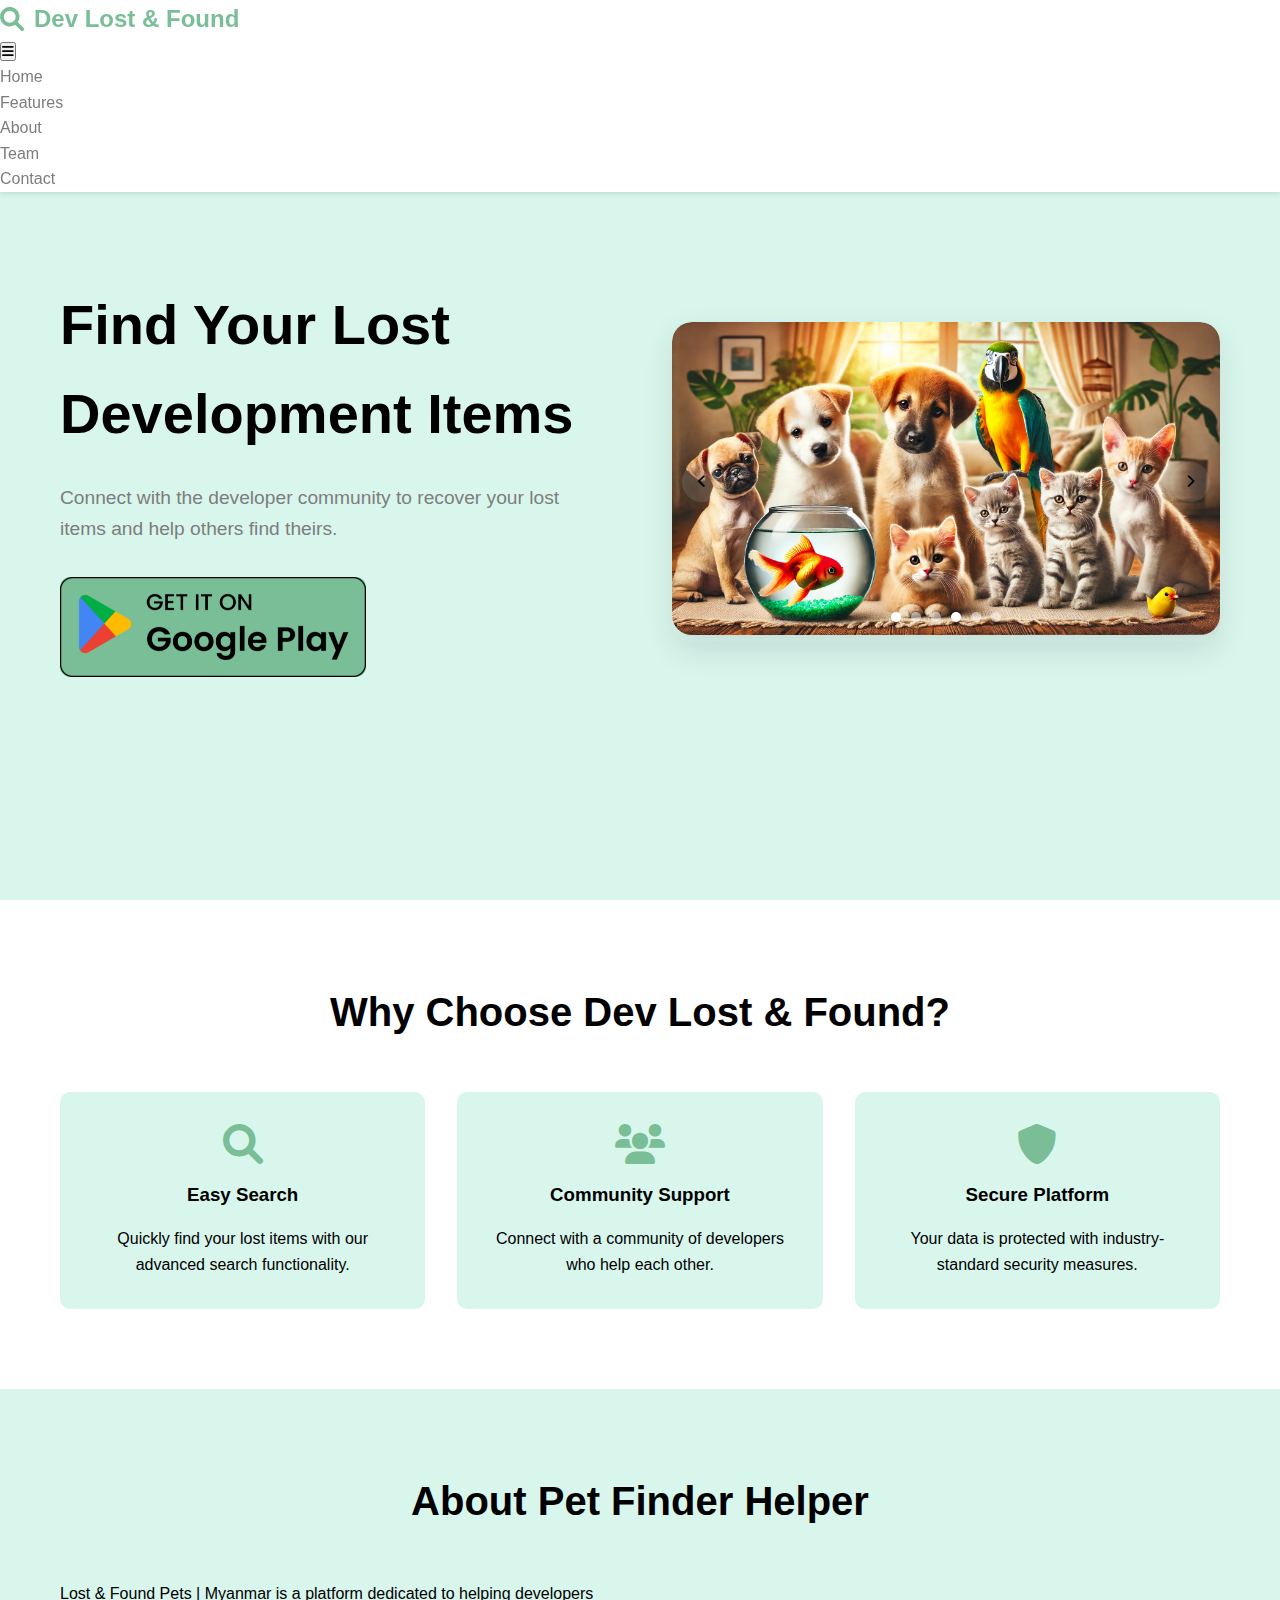
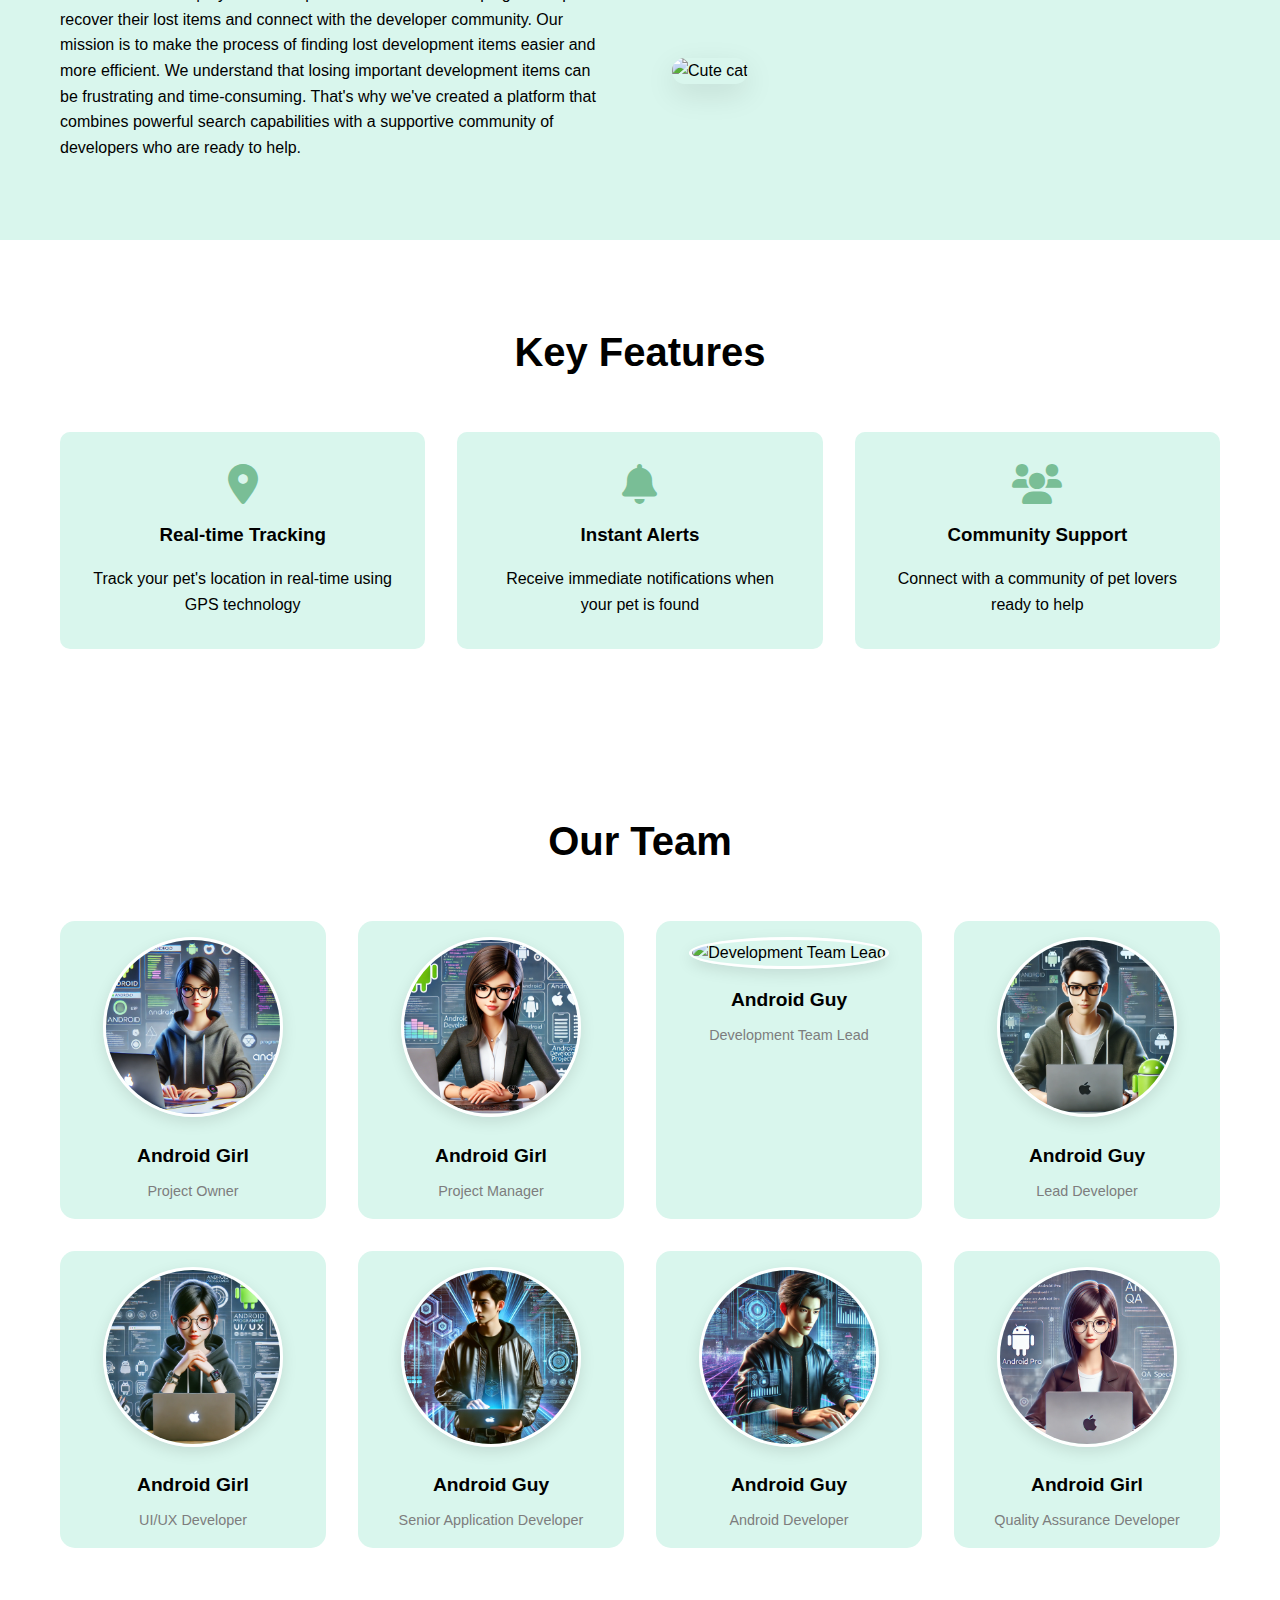
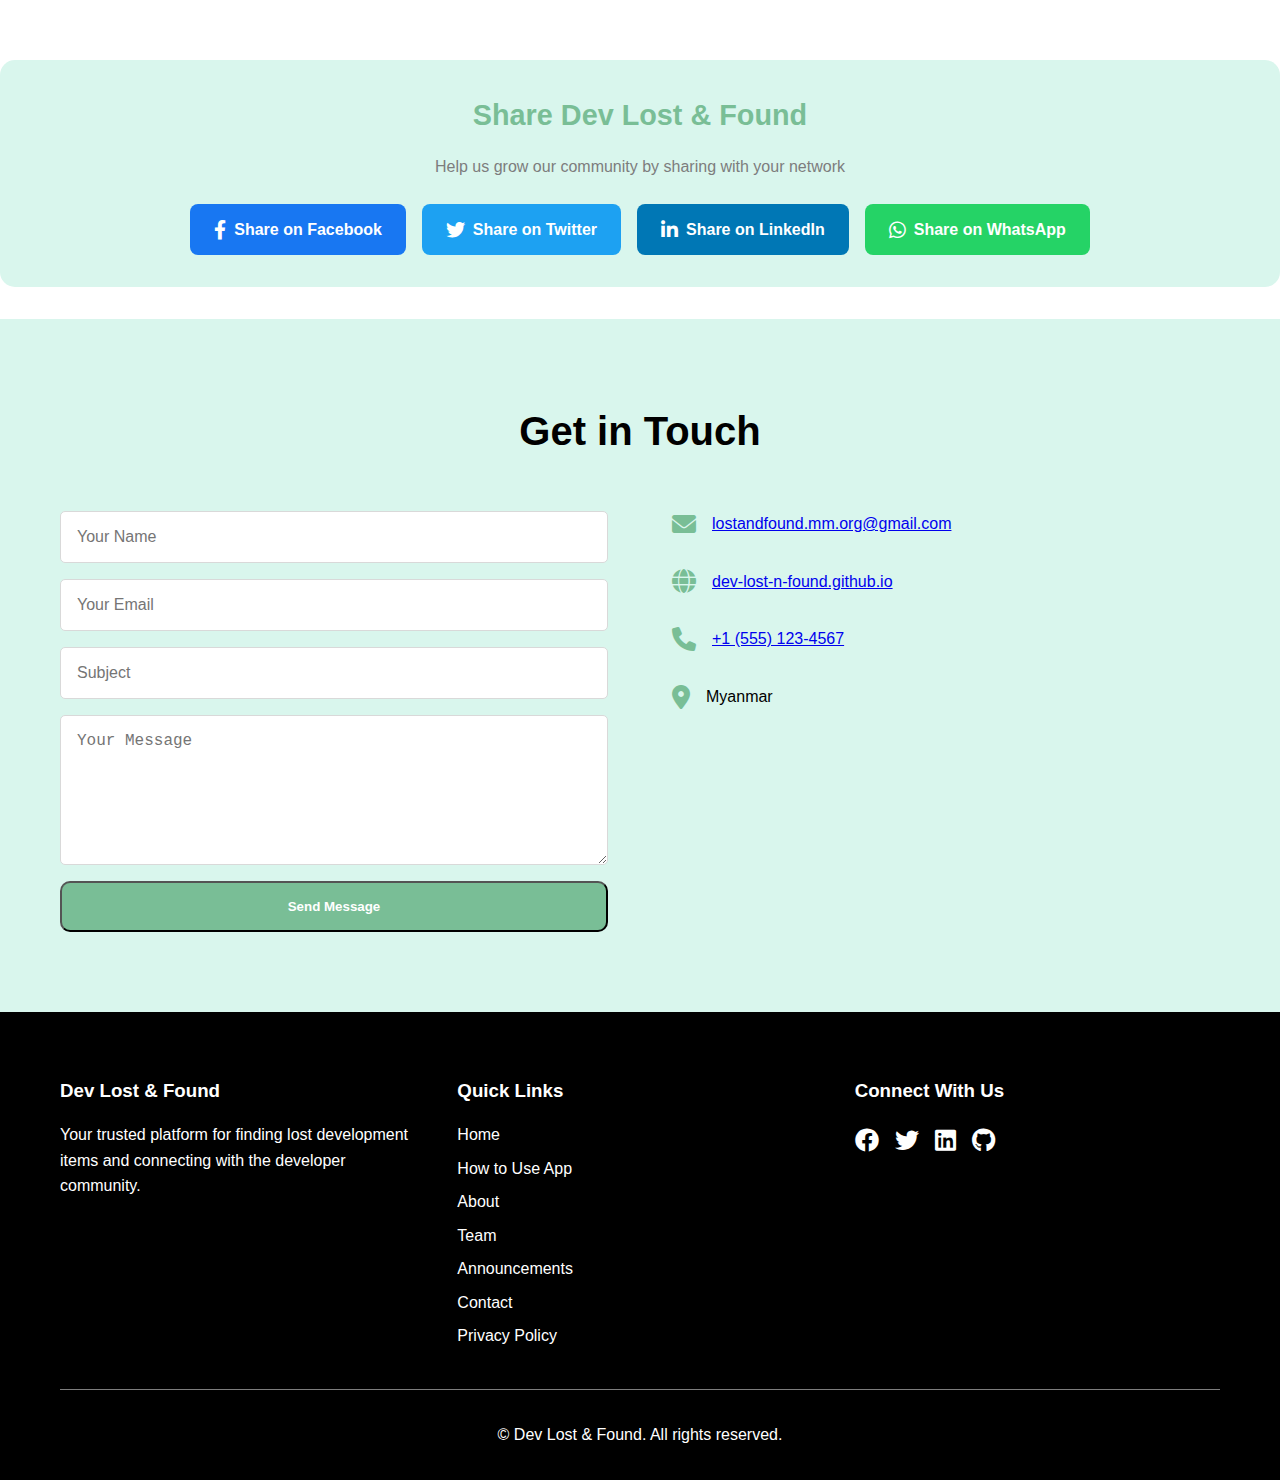
==== commit 8a09593e: "script fix" ====
--- a/index.html
+++ b/index.html
@@ -9,7 +9,24 @@
 </head>
 <body>
     <!-- Header Component -->
-    <div id="header-component"></div>
+    <header class="navbar">
+        <div class="logo">
+            <i class="fas fa-search"></i>
+            <span>Dev Lost & Found</span>
+        </div>
+        <button class="mobile-menu-toggle" aria-label="Toggle menu">
+            <i class="fas fa-bars"></i>
+        </button>
+        <nav class="nav-links">
+            <ul>
+                <li><a href="#home">Home</a></li>
+                <li><a href="#features">Features</a></li>
+                <li><a href="#about">About</a></li>
+                <li><a href="#team">Team</a></li>
+                <li><a href="#contact">Contact</a></li>
+            </ul>
+        </nav>
+    </header>
 
     <!-- Main Content -->
     <main>
--- a/styles.css
+++ b/styles.css
@@ -769,7 +769,7 @@
 }
 
 /* Mobile Menu Styles */
-.mobile-menu-toggle {
+/* .mobile-menu-toggle {
     display: none;
     background: none;
     border: none;
@@ -832,4 +832,4 @@
     body.menu-open {
         overflow: hidden;
     }
-}+} */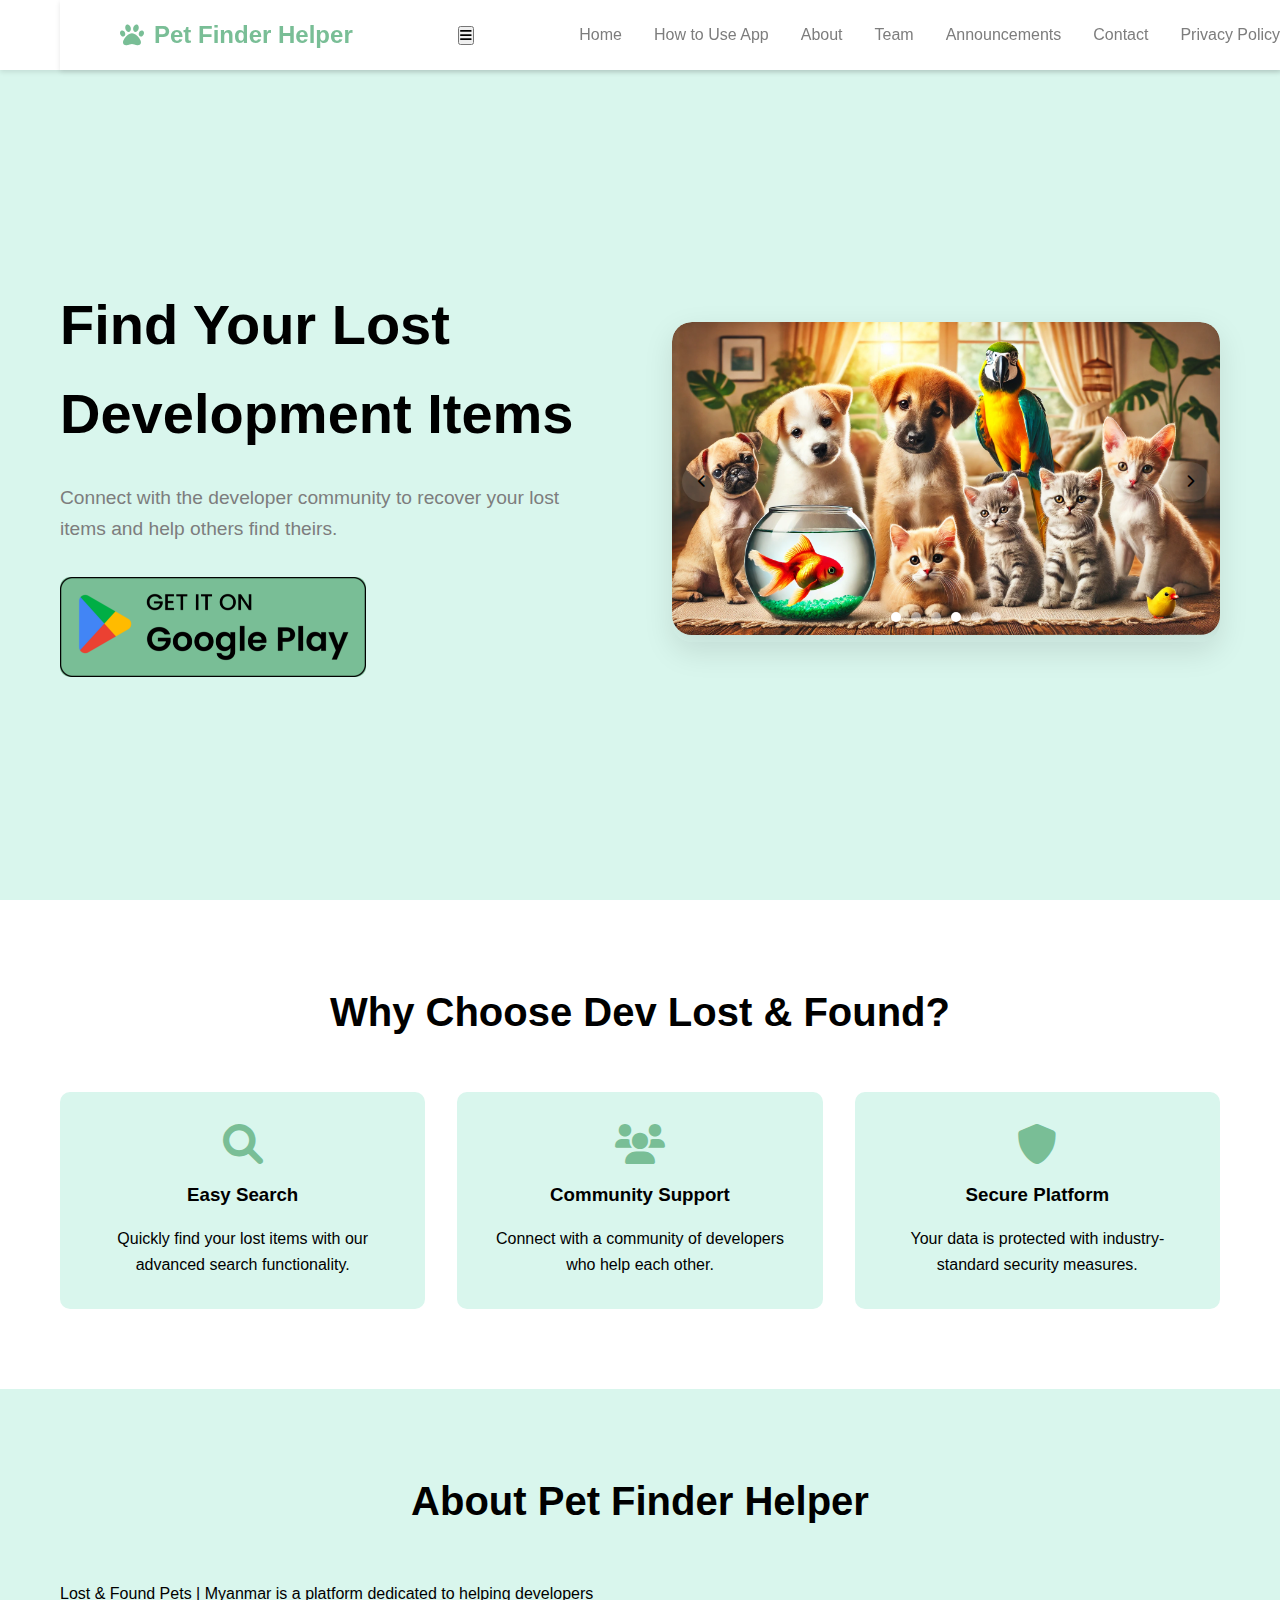
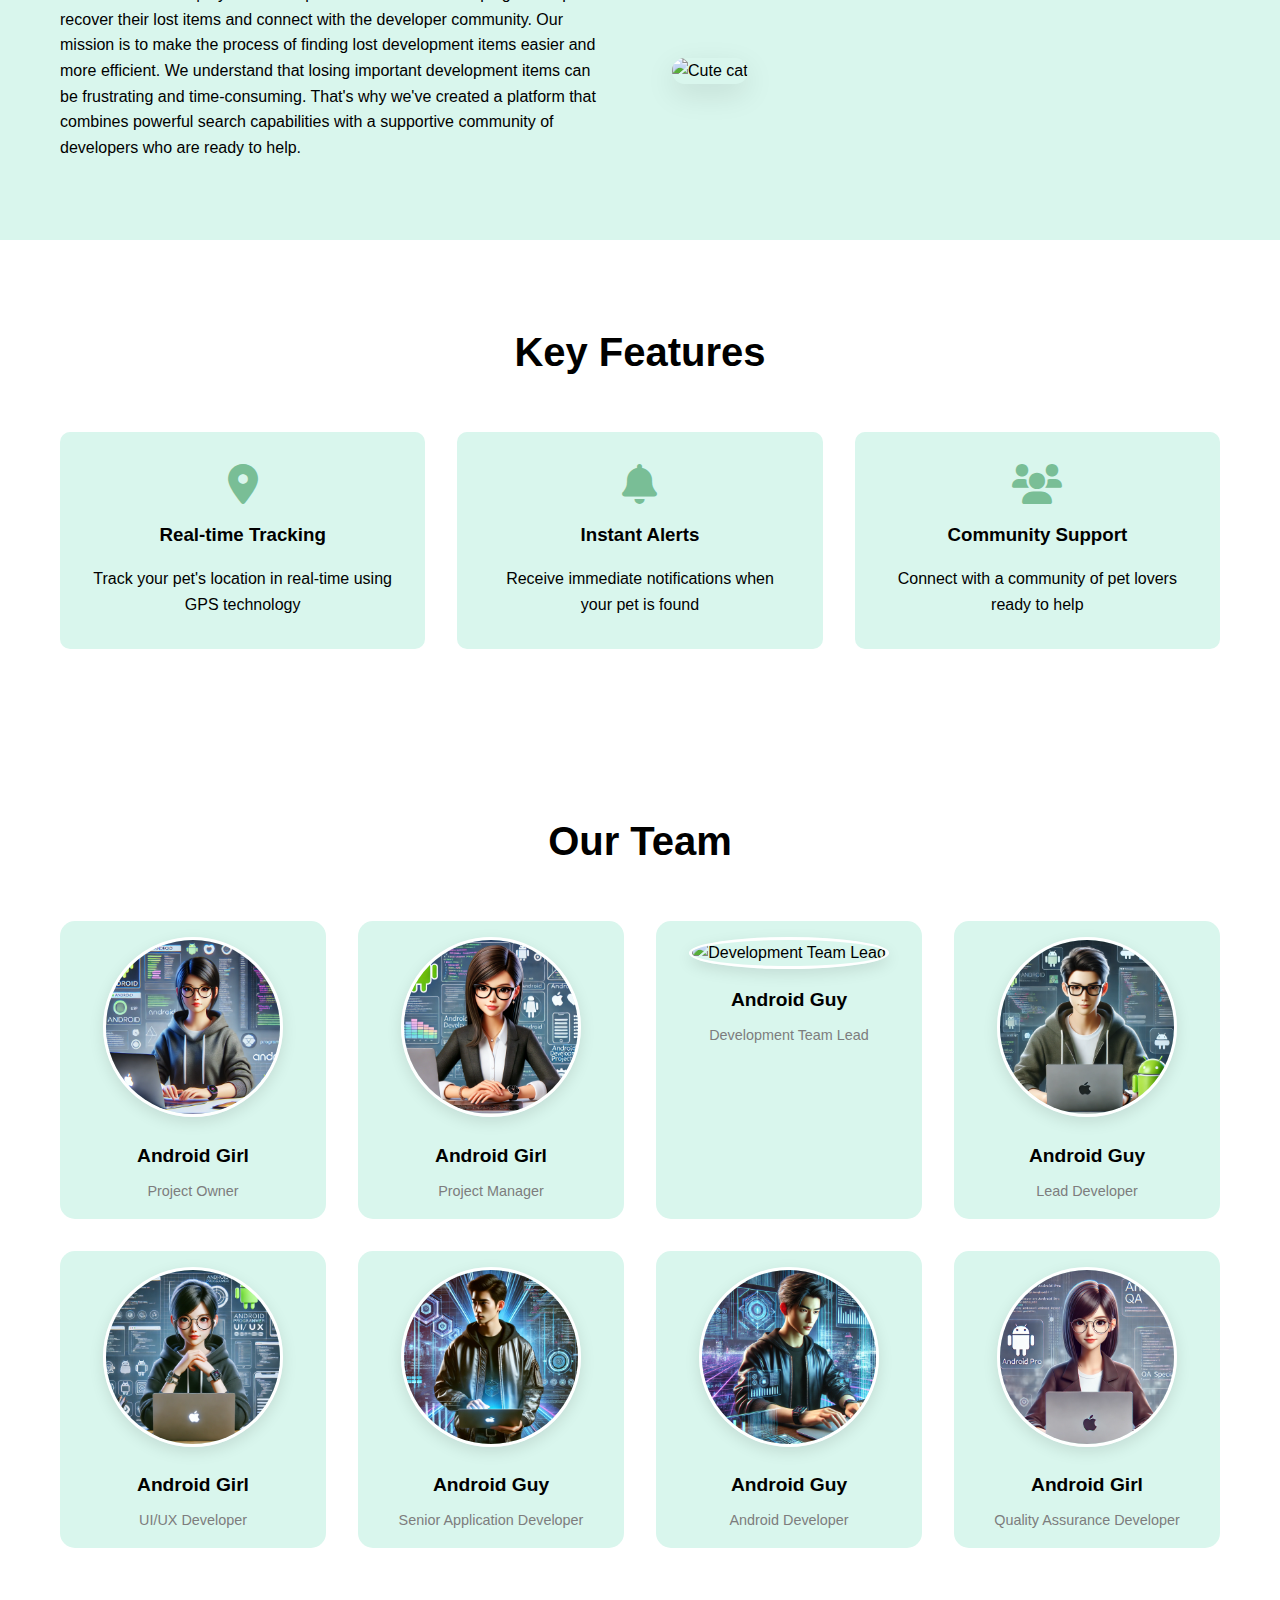
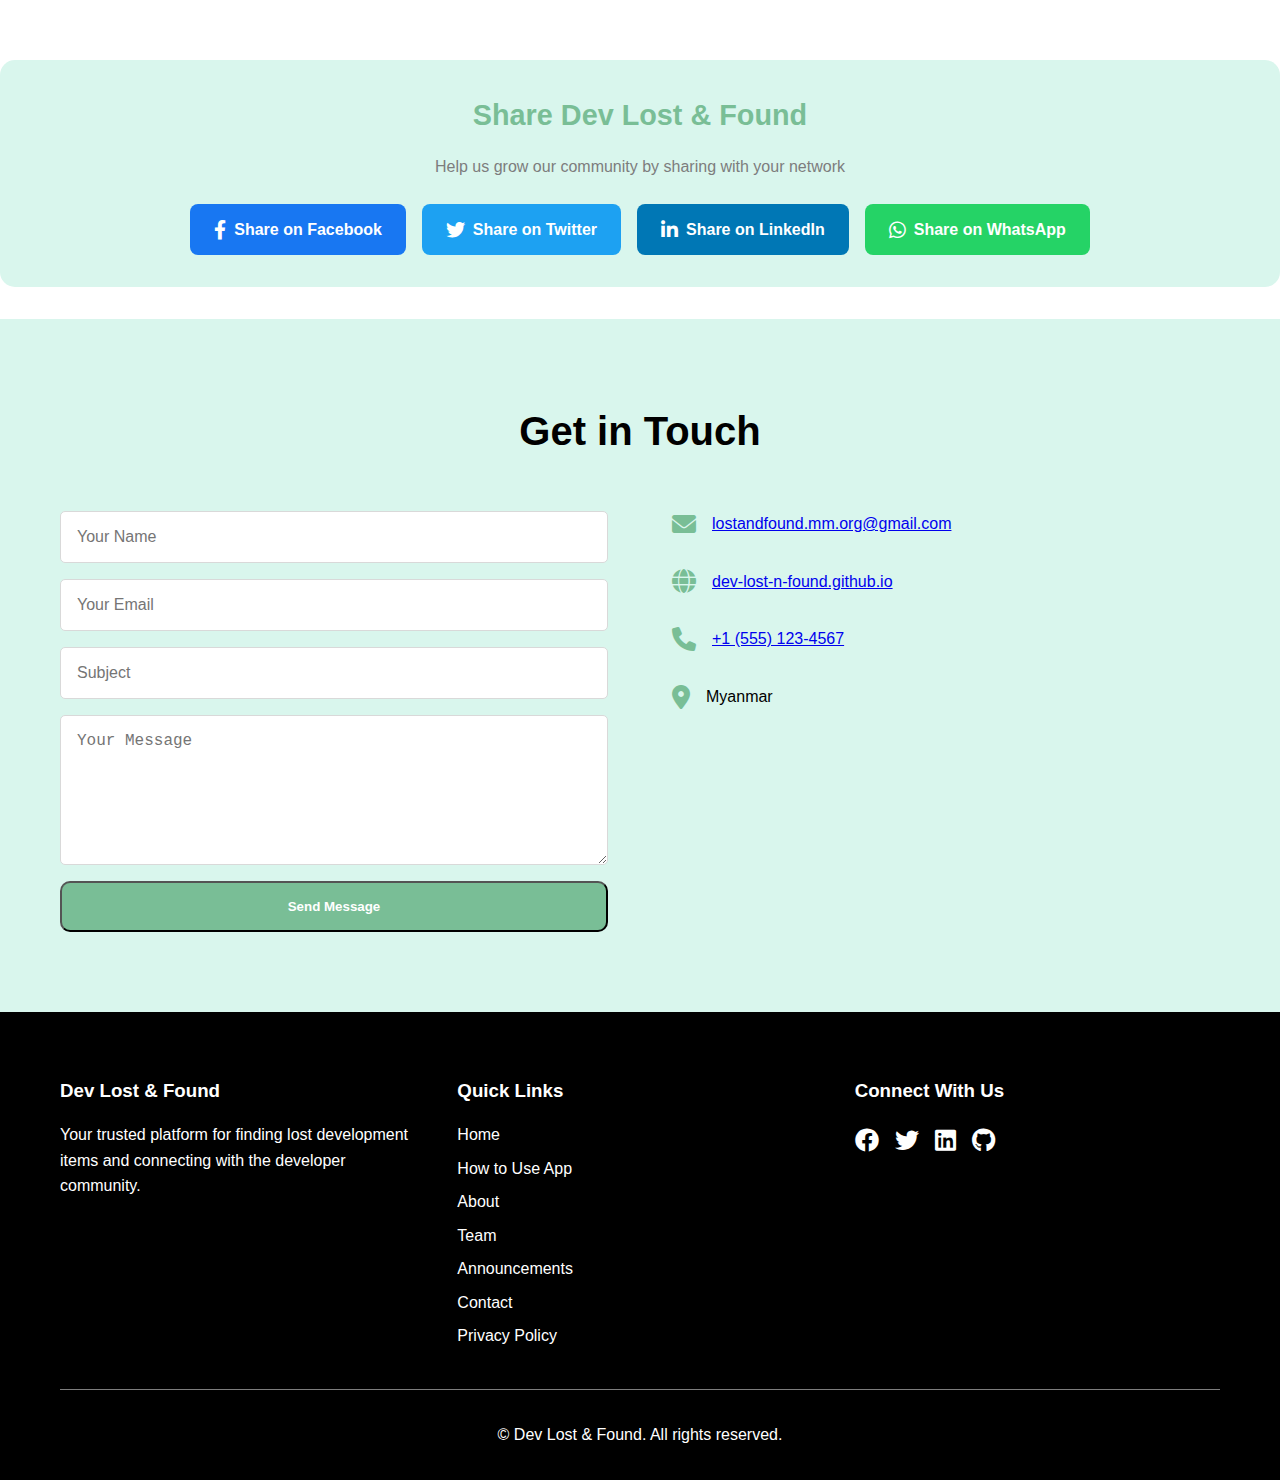
==== commit 9847b25e: "script err fix" ====
--- a/index.html
+++ b/index.html
@@ -9,25 +9,7 @@
 </head>
 <body>
     <!-- Header Component -->
-    <header class="navbar">
-        <div class="logo">
-            <i class="fas fa-search"></i>
-            <span>Dev Lost & Found</span>
-        </div>
-        <button class="mobile-menu-toggle" aria-label="Toggle menu">
-            <i class="fas fa-bars"></i>
-        </button>
-        <nav class="nav-links">
-            <ul>
-                <li><a href="#home">Home</a></li>
-                <li><a href="#features">Features</a></li>
-                <li><a href="#about">About</a></li>
-                <li><a href="#team">Team</a></li>
-                <li><a href="#contact">Contact</a></li>
-            </ul>
-        </nav>
-    </header>
-
+    <div id="header-component"></div>
     <!-- Main Content -->
     <main>
         <!-- Hero Section -->
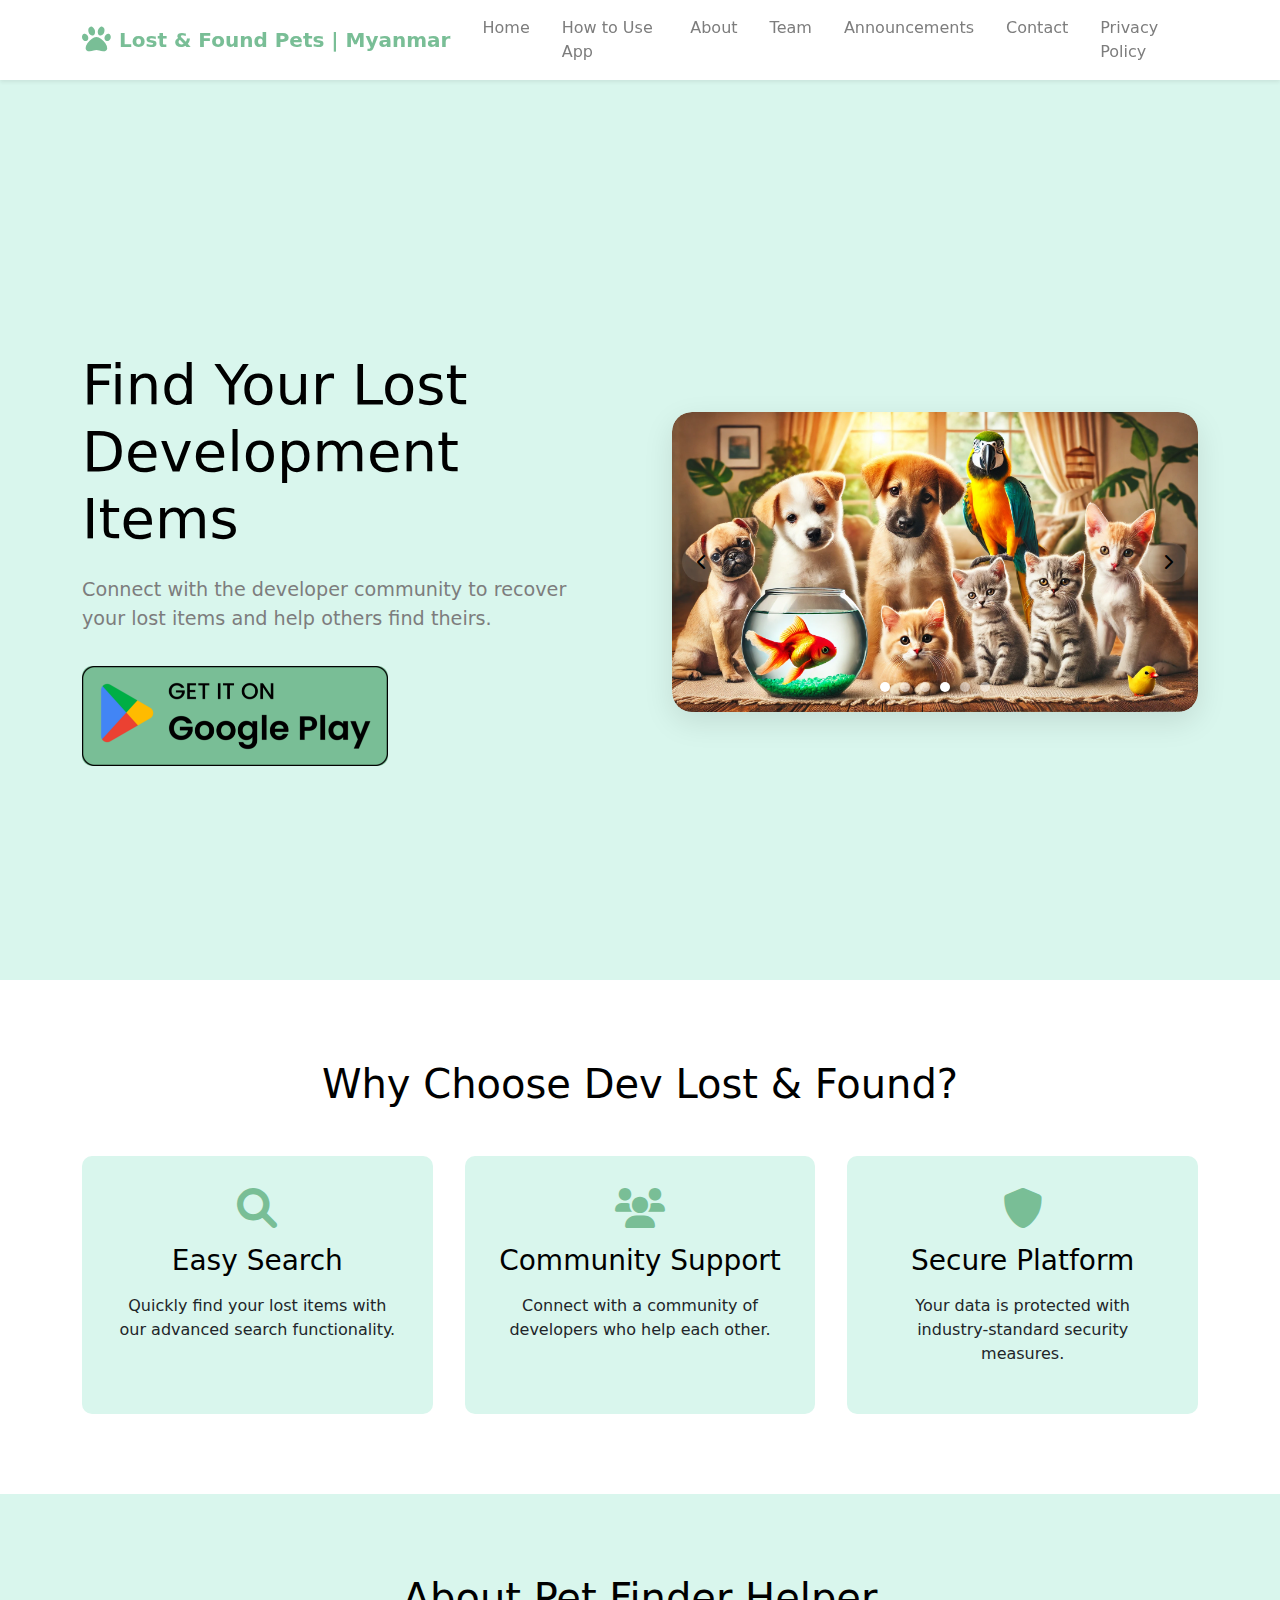
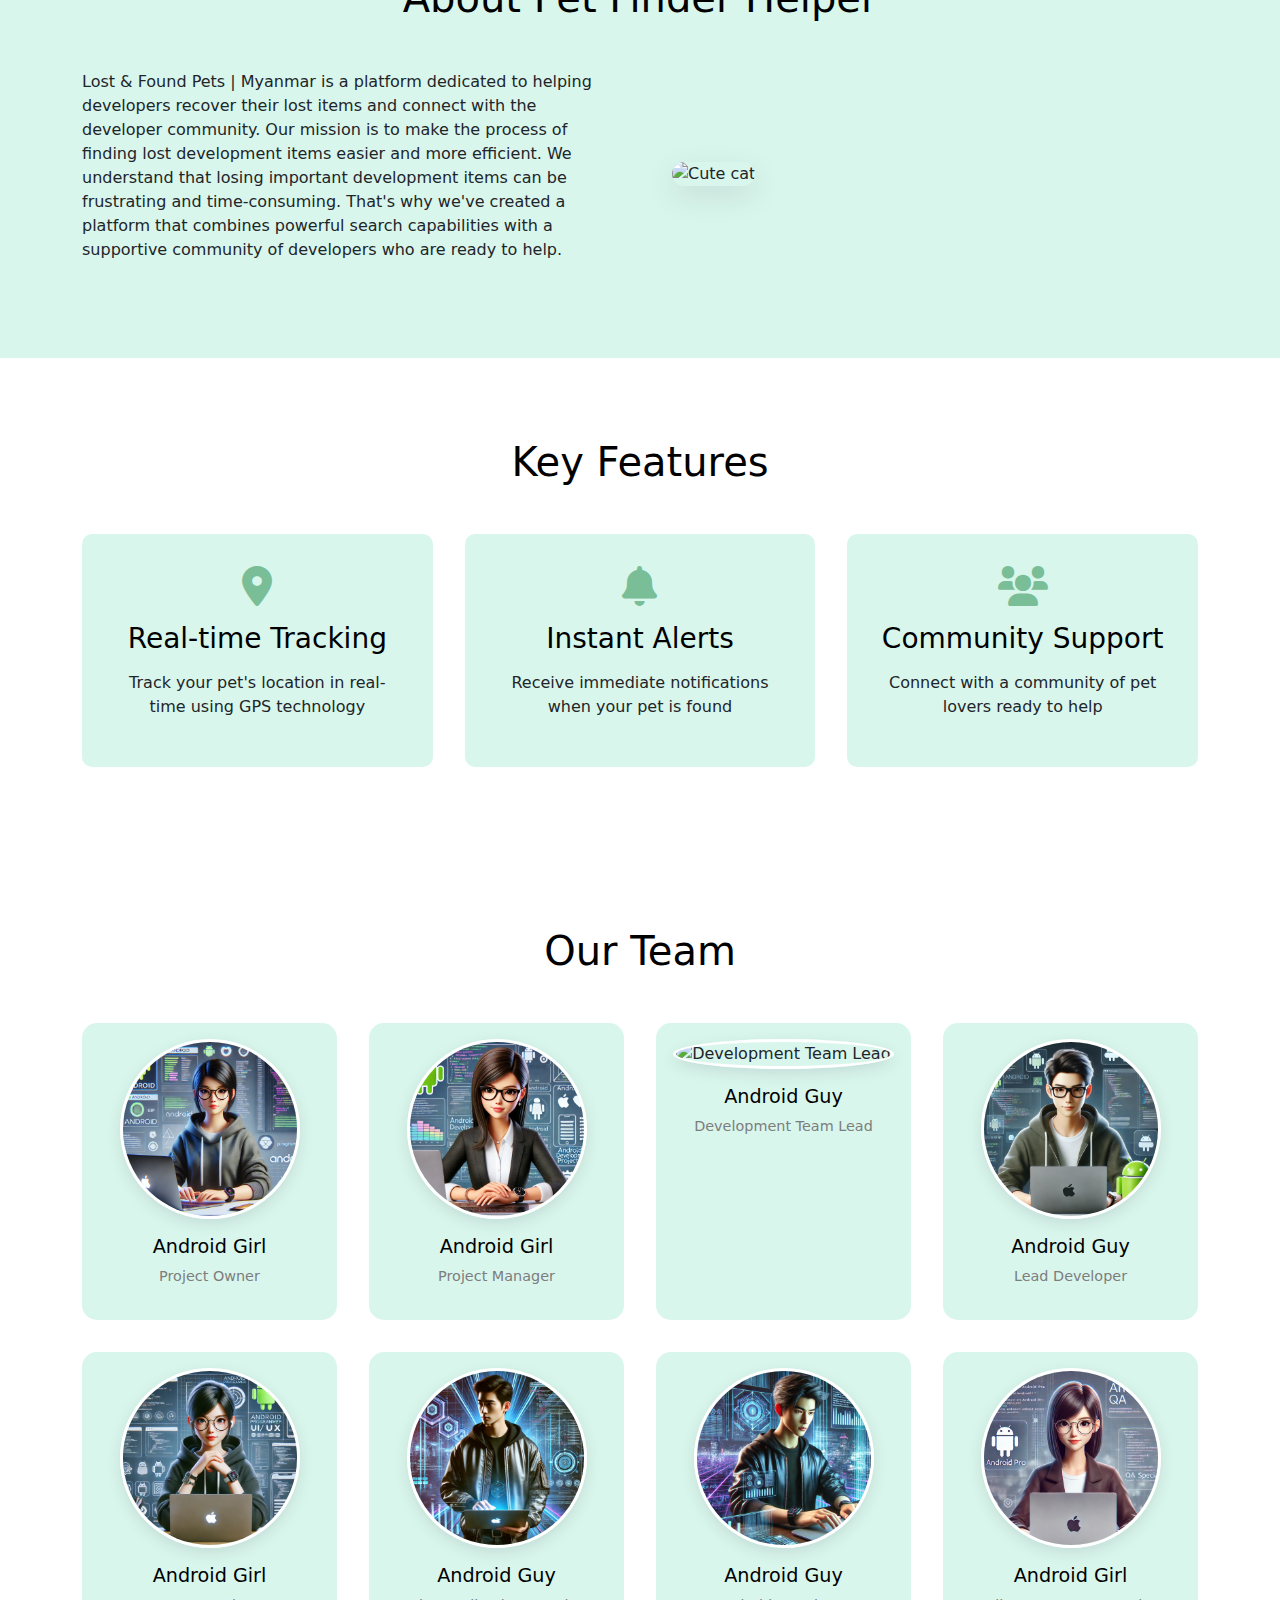
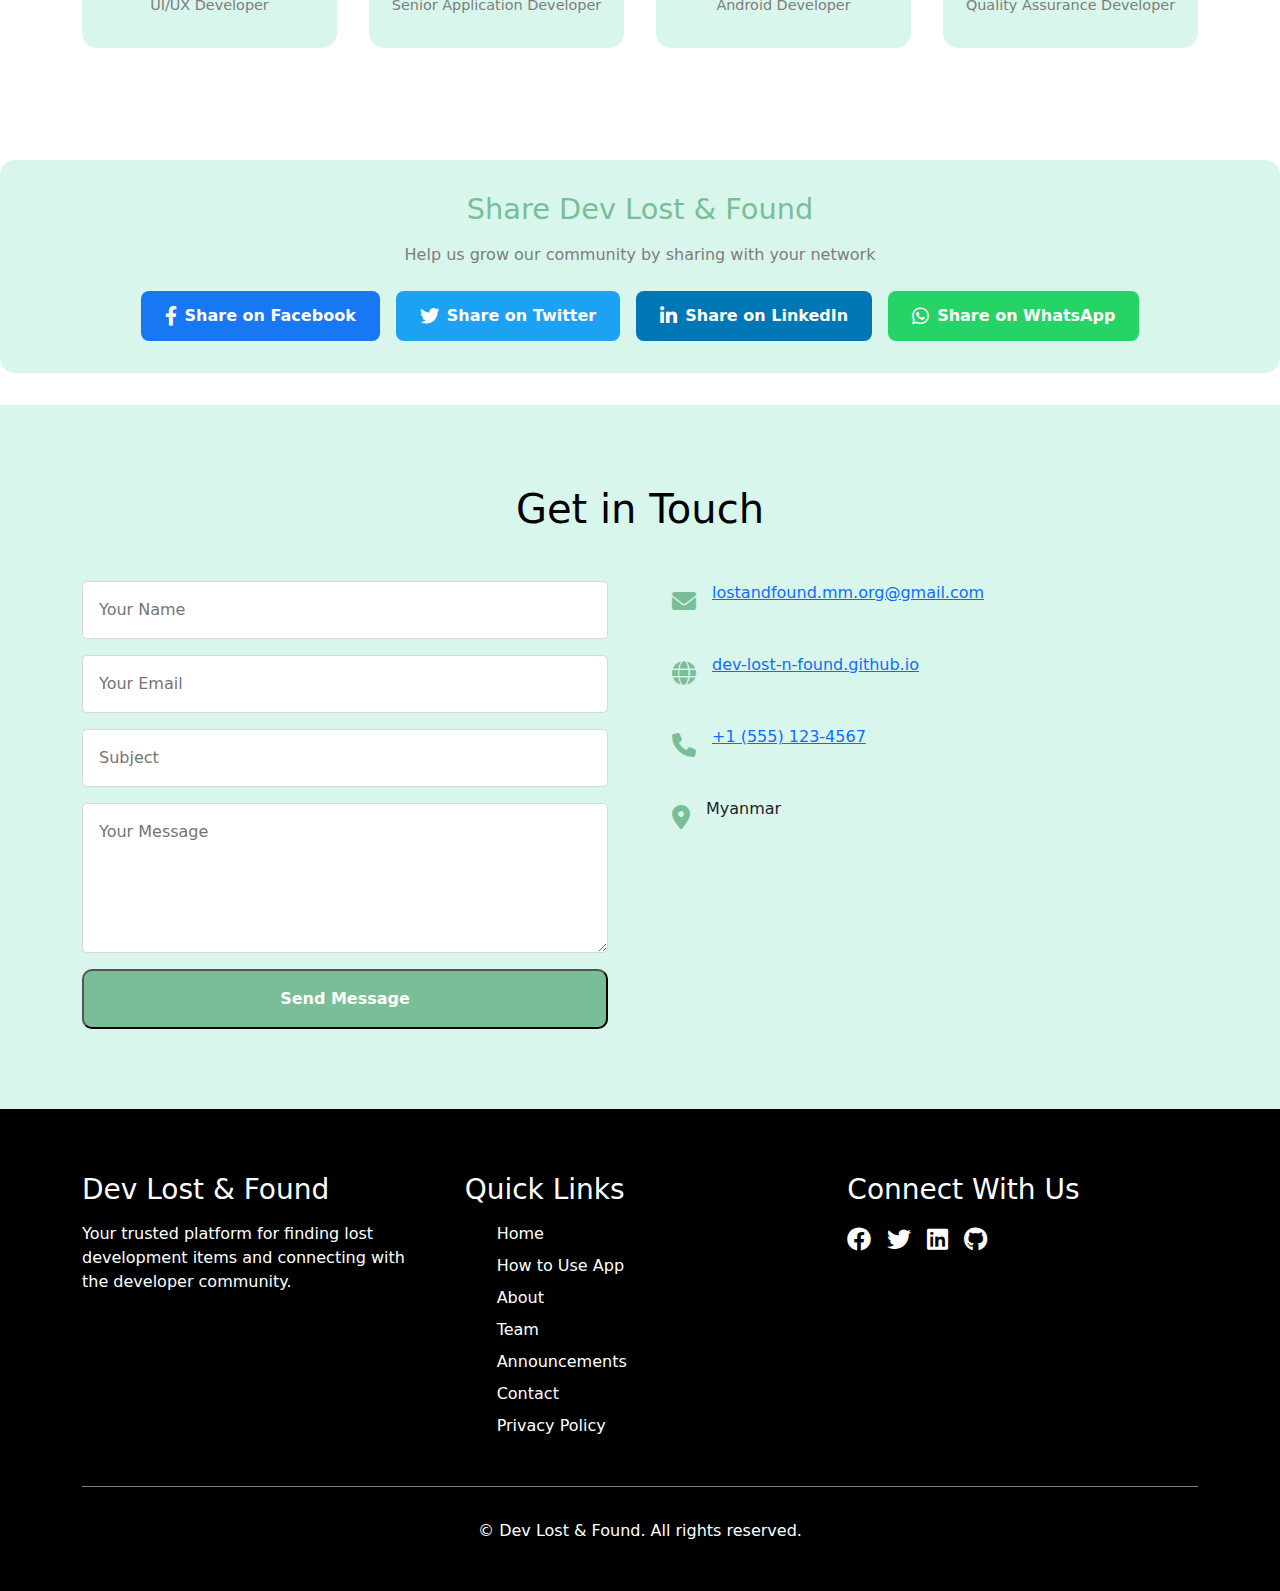
==== commit 8f3c680e: "script err fix" ====
--- a/index.html
+++ b/index.html
@@ -6,6 +6,7 @@
     <title>Dev Lost & Found - Find Your Lost Development Items</title>
     <link rel="stylesheet" href="styles.css">
     <link rel="stylesheet" href="https://cdnjs.cloudflare.com/ajax/libs/font-awesome/6.0.0/css/all.min.css">
+    <link href="https://cdn.jsdelivr.net/npm/bootstrap@5.3.0/dist/css/bootstrap.min.css" rel="stylesheet">
 </head>
 <body>
     <!-- Header Component -->
@@ -224,6 +225,7 @@
     <div id="footer-component"></div>
 
     <!-- Scripts -->
+    <script src="https://cdn.jsdelivr.net/npm/bootstrap@5.3.0/dist/js/bootstrap.bundle.min.js"></script>
     <script src="js/components.js"></script>
     <script src="js/script.js"></script>
 </body>
--- a/styles.css
+++ b/styles.css
@@ -27,50 +27,123 @@
     padding: 0 20px;
 }
 
-/* Navigation */
+/* Navigation Styles */
 .navbar {
-    background-color: var(--white);
-    box-shadow: 0 2px 5px rgba(0, 0, 0, 0.1);
-    position: fixed;
-    width: 100%;
+    padding: 1rem 0;
+    transition: all 0.3s ease;
+}
+
+.navbar-brand {
+    font-size: 1.5rem;
+    font-weight: 700;
+    color: var(--green) !important;
+}
+
+.navbar-brand i {
+    font-size: 1.8rem;
+}
+
+.navbar-toggler {
+    border: none;
+    padding: 0.5rem;
+}
+
+.navbar-toggler:focus {
+    box-shadow: none;
+}
+
+.navbar-toggler-icon {
+    background-image: none;
+    position: relative;
+    width: 24px;
+    height: 2px;
+    background-color: var(--green);
+    transition: all 0.3s ease;
+}
+
+.navbar-toggler-icon::before,
+.navbar-toggler-icon::after {
+    content: '';
+    position: absolute;
+    width: 24px;
+    height: 2px;
+    background-color: var(--green);
+    transition: all 0.3s ease;
+}
+
+.navbar-toggler-icon::before {
+    top: -8px;
+}
+
+.navbar-toggler-icon::after {
+    bottom: -8px;
+}
+
+.navbar-toggler[aria-expanded="true"] .navbar-toggler-icon {
+    background-color: transparent;
+}
+
+.navbar-toggler[aria-expanded="true"] .navbar-toggler-icon::before {
+    transform: rotate(45deg);
     top: 0;
-    z-index: 1000;
-}
-
-.navbar .container {
-    display: flex;
-    justify-content: space-between;
-    align-items: center;
-    padding: 1rem 20px;
-}
-
-.logo {
-    display: flex;
-    align-items: center;
-    font-size: 1.5rem;
-    font-weight: bold;
-    color: var(--green);
-}
-
-.logo i {
-    margin-right: 10px;
-}
-
-.nav-links {
-    display: flex;
-    list-style: none;
-    gap: 2rem;
-}
-
-.nav-links a {
-    text-decoration: none;
-    color: var(--dark-gray);
+}
+
+.navbar-toggler[aria-expanded="true"] .navbar-toggler-icon::after {
+    transform: rotate(-45deg);
+    bottom: 0;
+}
+
+.nav-link {
+    color: var(--dark-gray) !important;
     font-weight: 500;
+    padding: 0.5rem 1rem !important;
+    position: relative;
     transition: color 0.3s ease;
 }
 
-.nav-links a:hover {
-    color: var(--green);
+.nav-link::after {
+    content: '';
+    position: absolute;
+    bottom: 0;
+    left: 50%;
+    width: 0;
+    height: 2px;
+    background-color: var(--green);
+    transition: all 0.3s ease;
+    transform: translateX(-50%);
+}
+
+.nav-link:hover,
+.nav-link.active {
+    color: var(--green) !important;
+}
+
+.nav-link:hover::after,
+.nav-link.active::after {
+    width: 80%;
+}
+
+@media (max-width: 991.98px) {
+    .navbar-collapse {
+        background-color: var(--white);
+        padding: 1rem;
+        border-radius: 10px;
+        box-shadow: 0 5px 15px rgba(0, 0, 0, 0.1);
+        margin-top: 1rem;
+    }
+
+    .nav-link {
+        padding: 0.8rem 1rem !important;
+    }
+
+    .nav-link::after {
+        display: none;
+    }
+}
+
+/* Adjust main content to account for fixed navbar */
+main {
+    margin-top: 80px;
 }
 
 /* Hero Section */
@@ -766,70 +839,4 @@
     border-radius: 20px;
     font-size: 0.8rem;
     margin-bottom: 1rem;
-}
-
-/* Mobile Menu Styles */
-/* .mobile-menu-toggle {
-    display: none;
-    background: none;
-    border: none;
-    font-size: 1.5rem;
-    color: var(--green);
-    cursor: pointer;
-    padding: 0.5rem;
-    z-index: 1000;
-}
-
-@media (max-width: 768px) {
-    .mobile-menu-toggle {
-        display: block;
-    }
-
-    .nav-links {
-        position: fixed;
-        top: 0;
-        right: -100%;
-        width: 80%;
-        max-width: 300px;
-        height: 100vh;
-        background-color: var(--white);
-        flex-direction: column;
-        padding: 5rem 2rem 2rem;
-        transition: right 0.3s ease-in-out;
-        box-shadow: -2px 0 5px rgba(0, 0, 0, 0.1);
-        z-index: 999;
-    }
-
-    .nav-links.active {
-        right: 0;
-    }
-
-    .nav-links li {
-        margin: 1rem 0;
-    }
-
-    .nav-links a {
-        font-size: 1.2rem;
-    }
-
-    /* Overlay when menu is open */
-    .menu-overlay {
-        display: none;
-        position: fixed;
-        top: 0;
-        left: 0;
-        width: 100%;
-        height: 100%;
-        background-color: rgba(0, 0, 0, 0.5);
-        z-index: 998;
-    }
-
-    .menu-overlay.active {
-        display: block;
-    }
-
-    /* Prevent body scroll when menu is open */
-    body.menu-open {
-        overflow: hidden;
-    }
-} */+}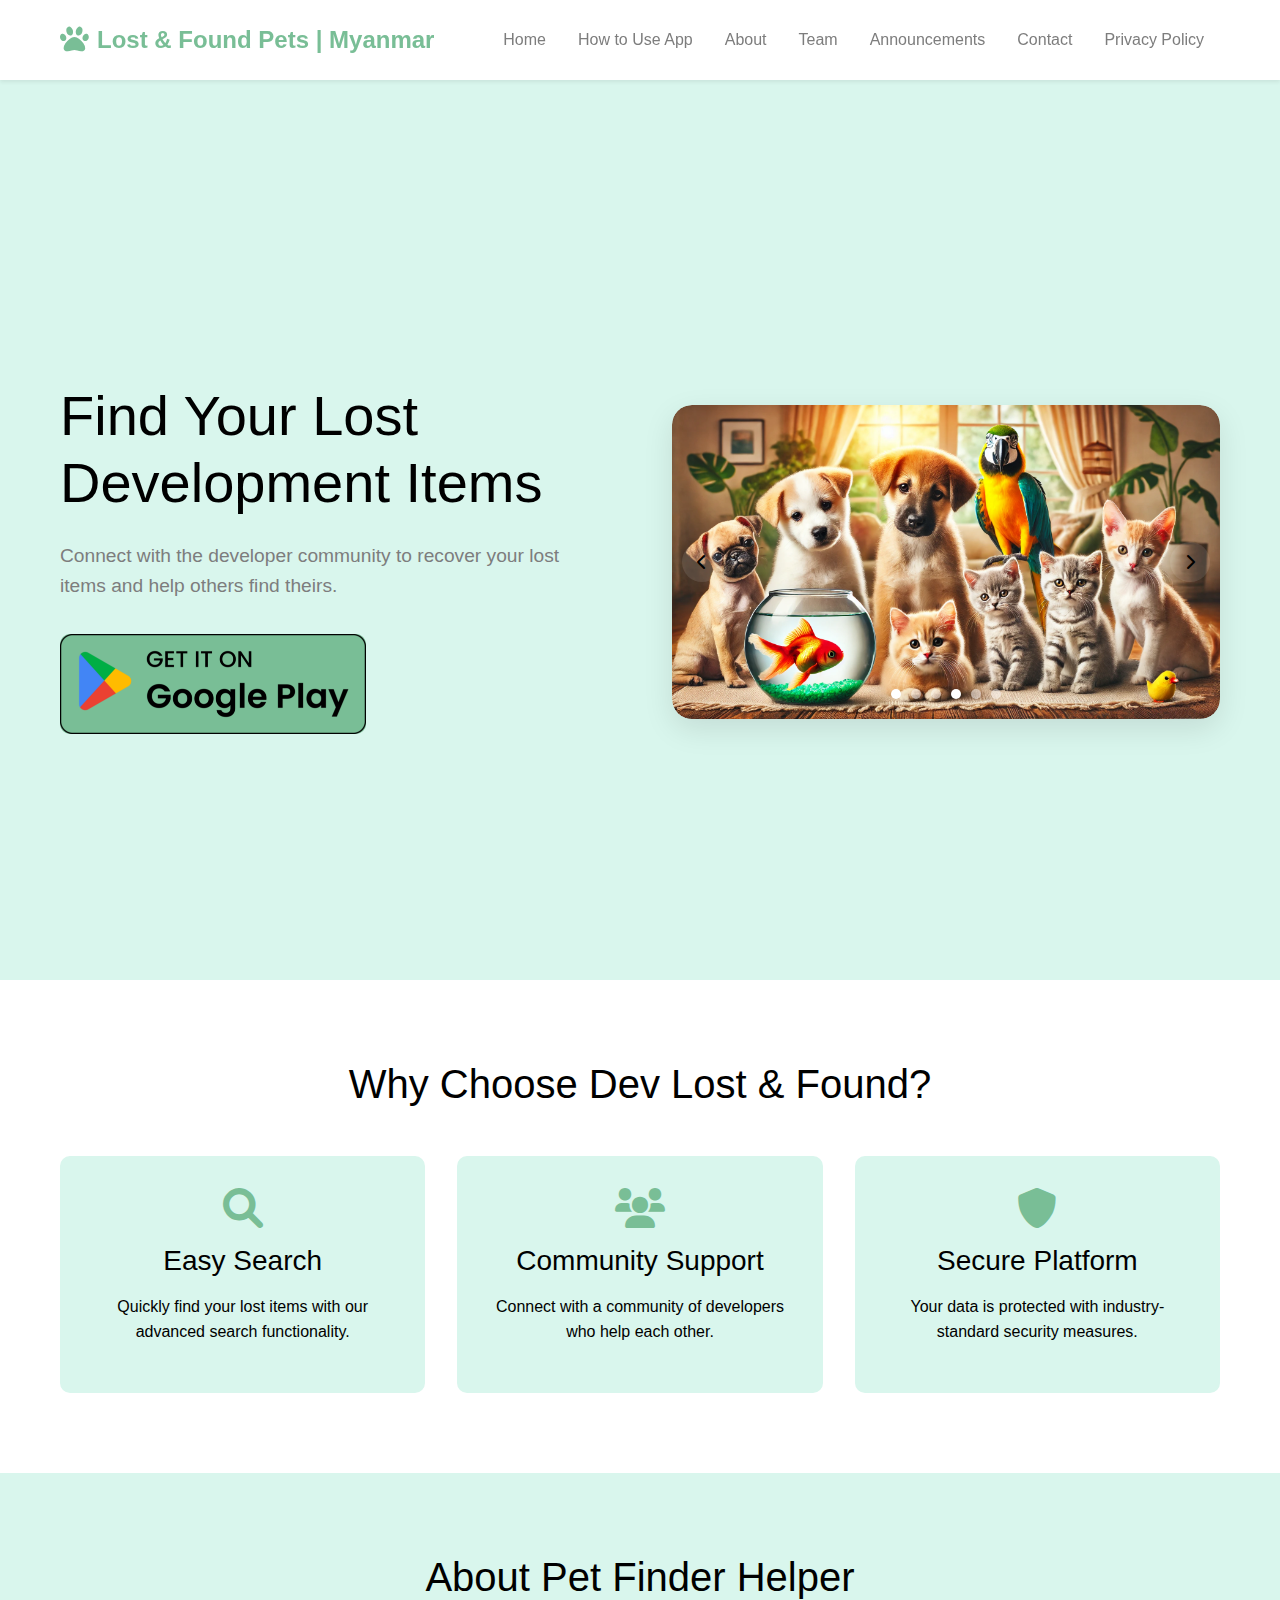
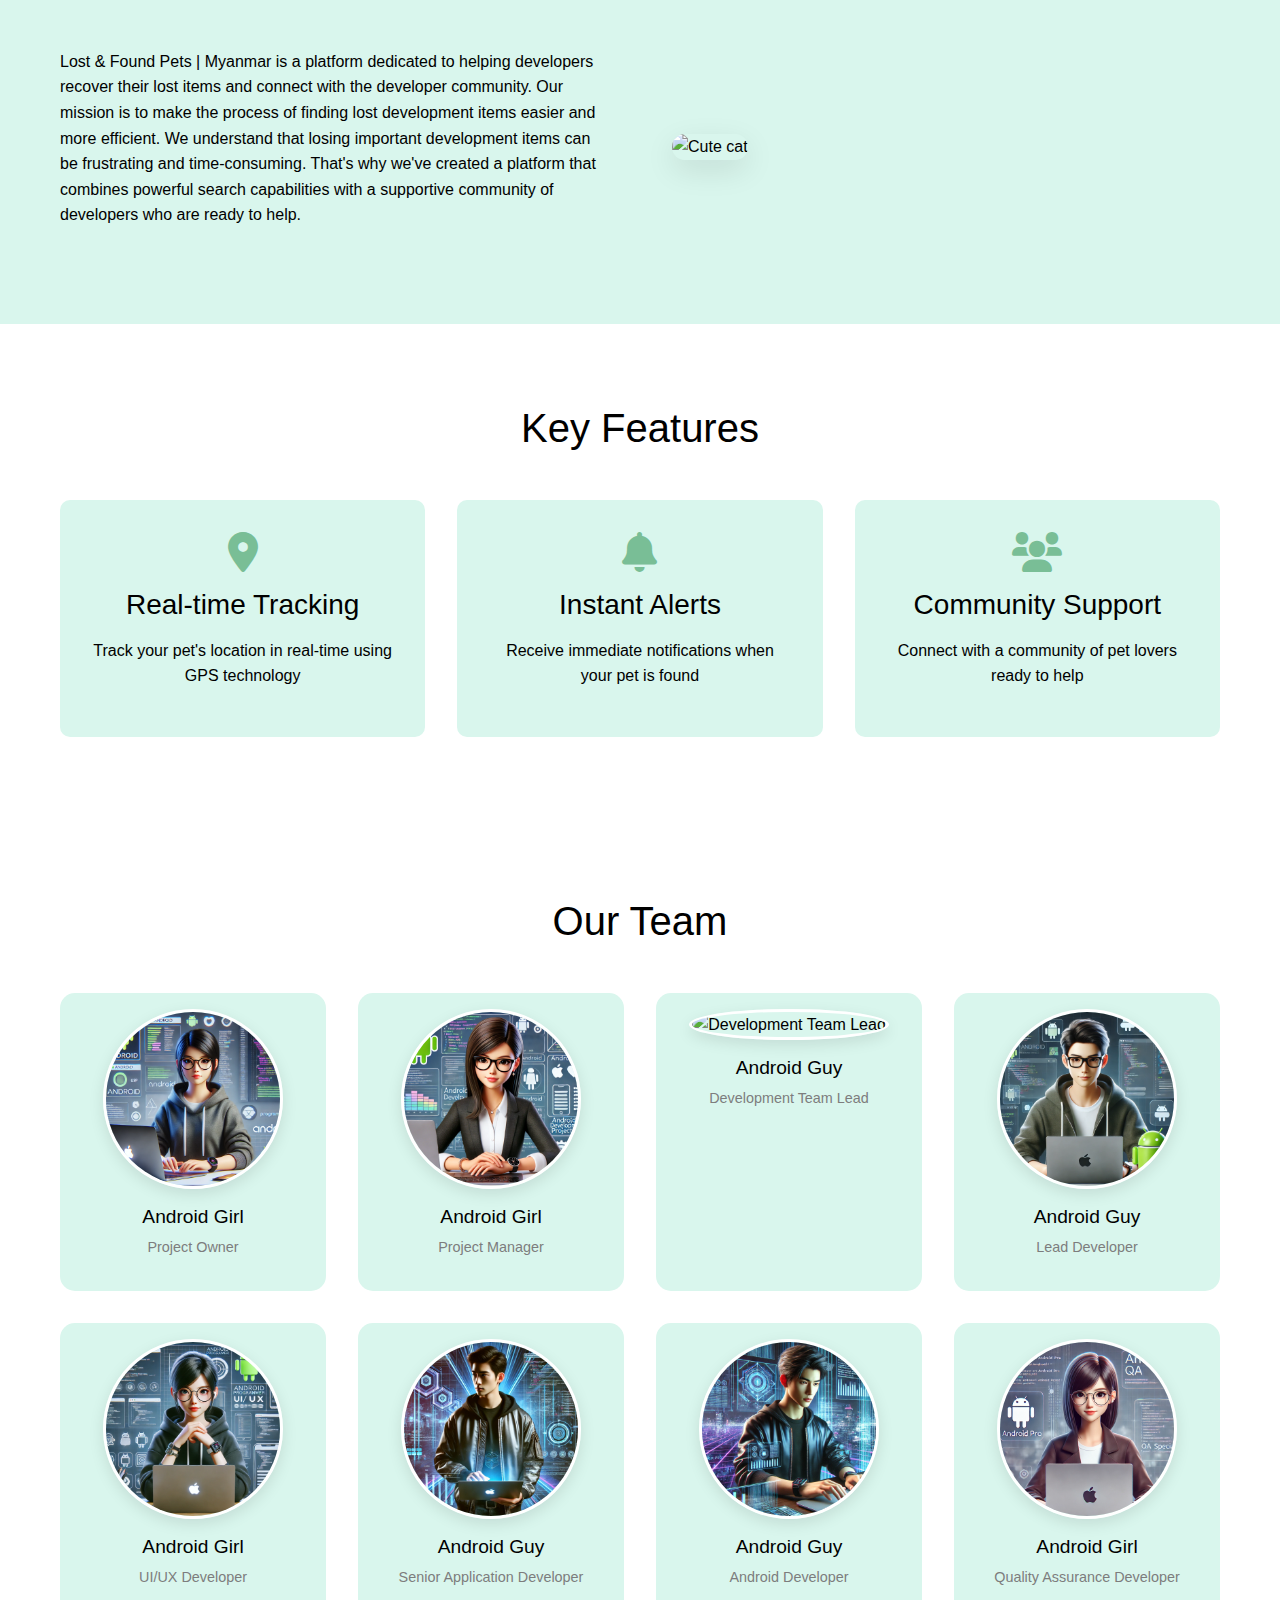
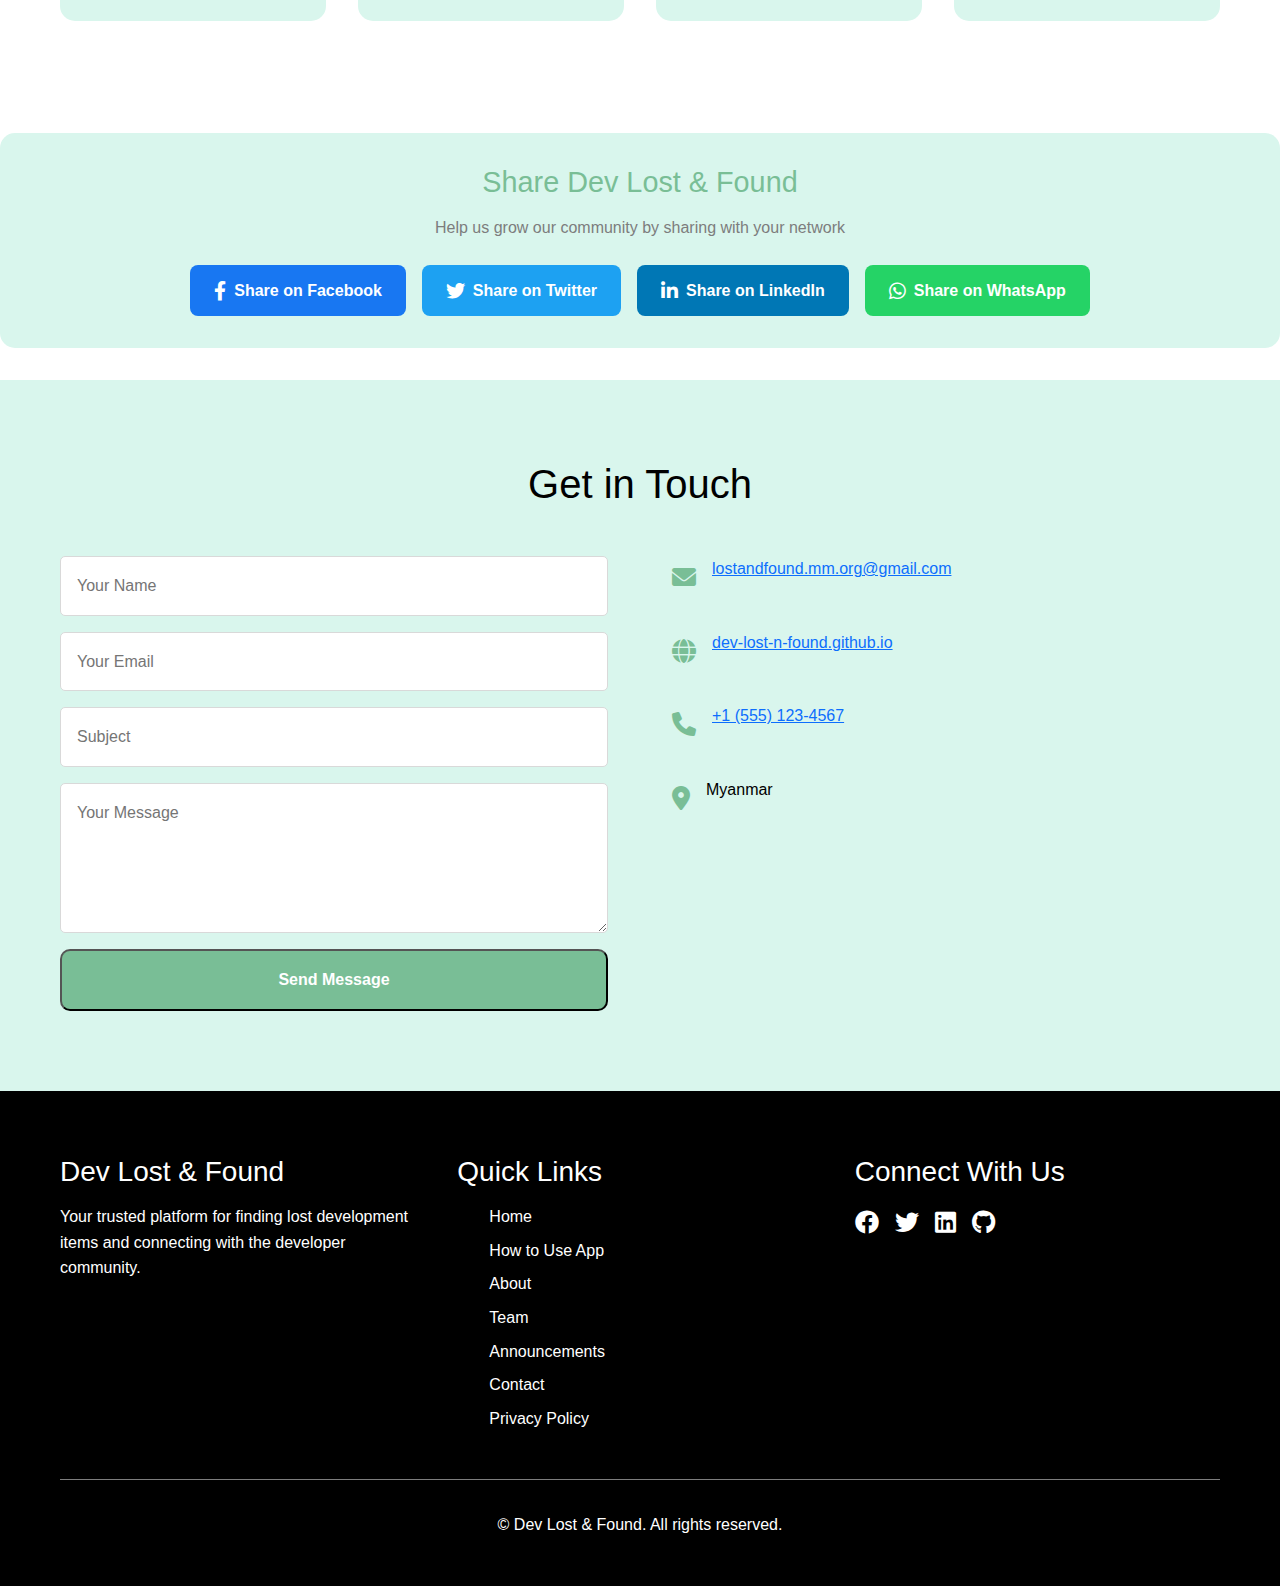
==== commit 41192b9d: "header fixing" ====
--- a/index.html
+++ b/index.html
@@ -4,9 +4,10 @@
     <meta charset="UTF-8">
     <meta name="viewport" content="width=device-width, initial-scale=1.0">
     <title>Dev Lost & Found - Find Your Lost Development Items</title>
-    <link rel="stylesheet" href="styles.css">
     <link rel="stylesheet" href="https://cdnjs.cloudflare.com/ajax/libs/font-awesome/6.0.0/css/all.min.css">
     <link href="https://cdn.jsdelivr.net/npm/bootstrap@5.3.0/dist/css/bootstrap.min.css" rel="stylesheet">
+    <link rel="stylesheet" href="styles.css">
+
 </head>
 <body>
     <!-- Header Component -->
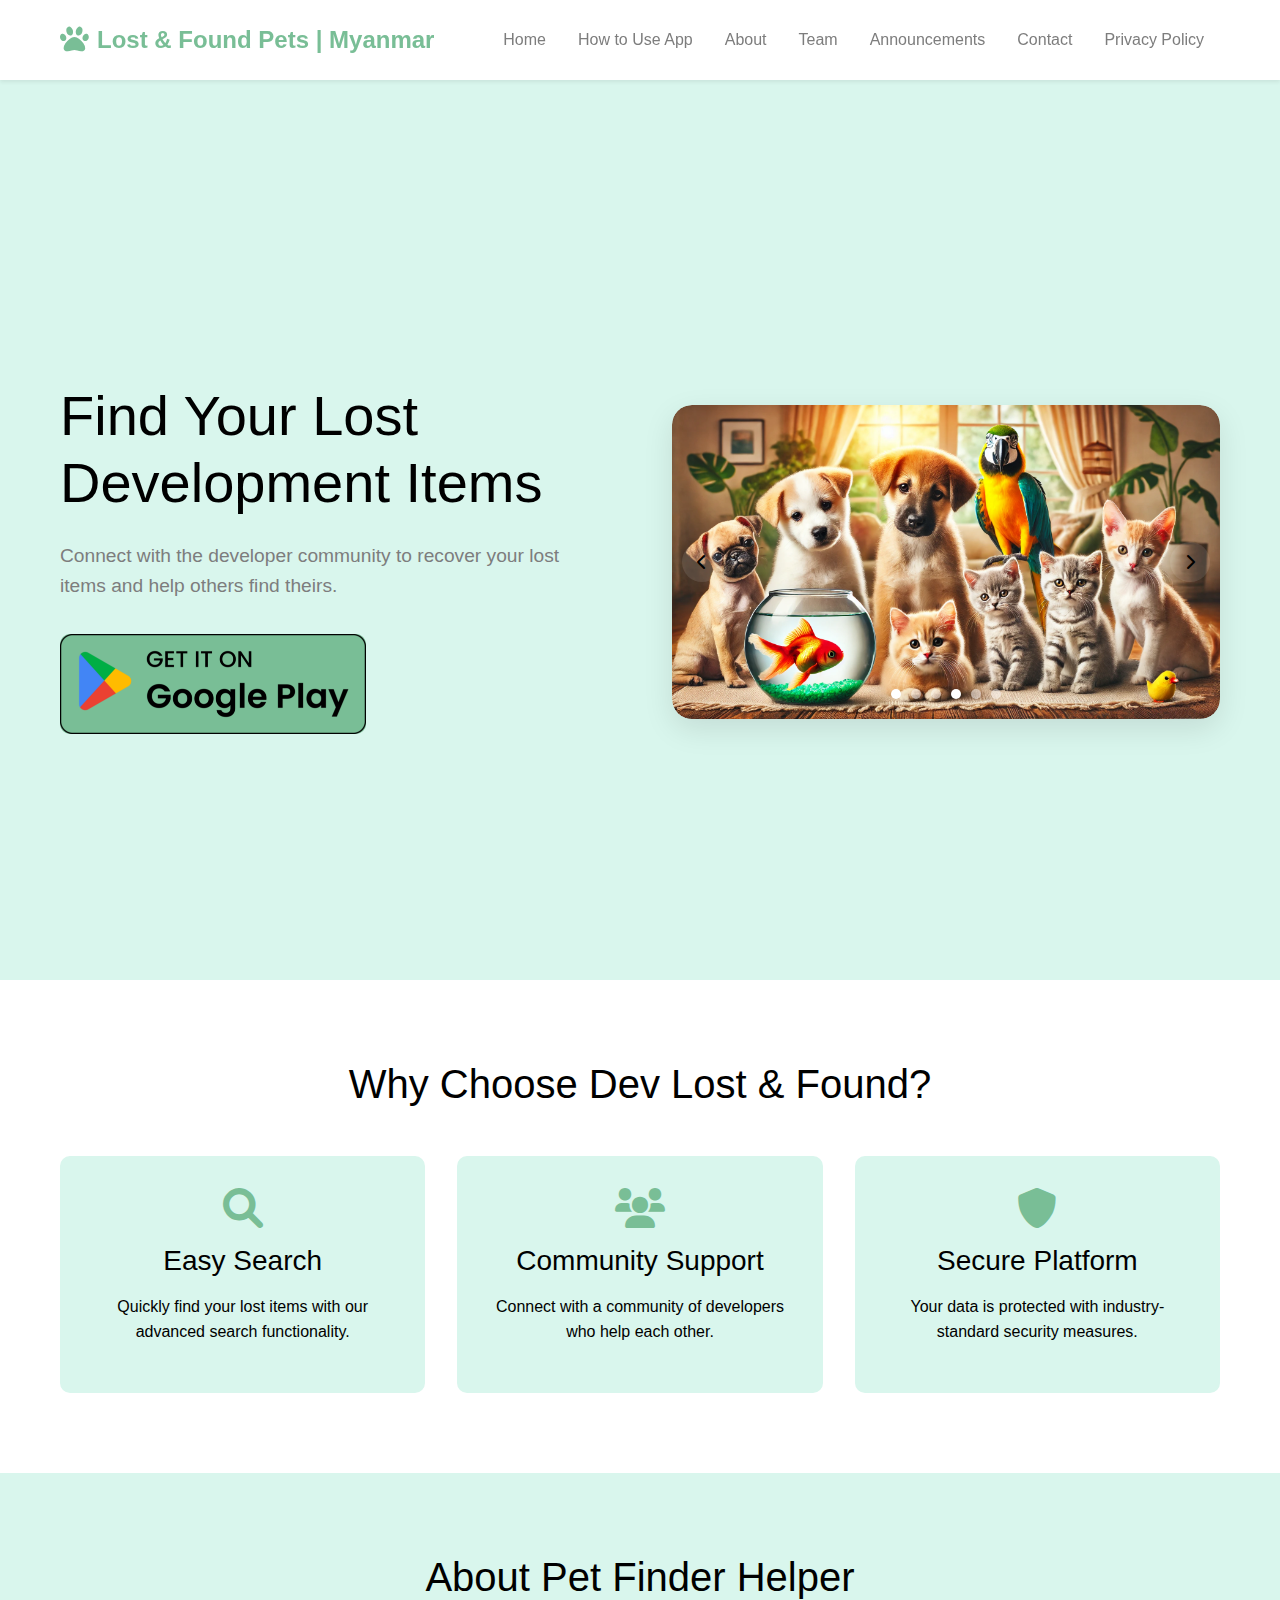
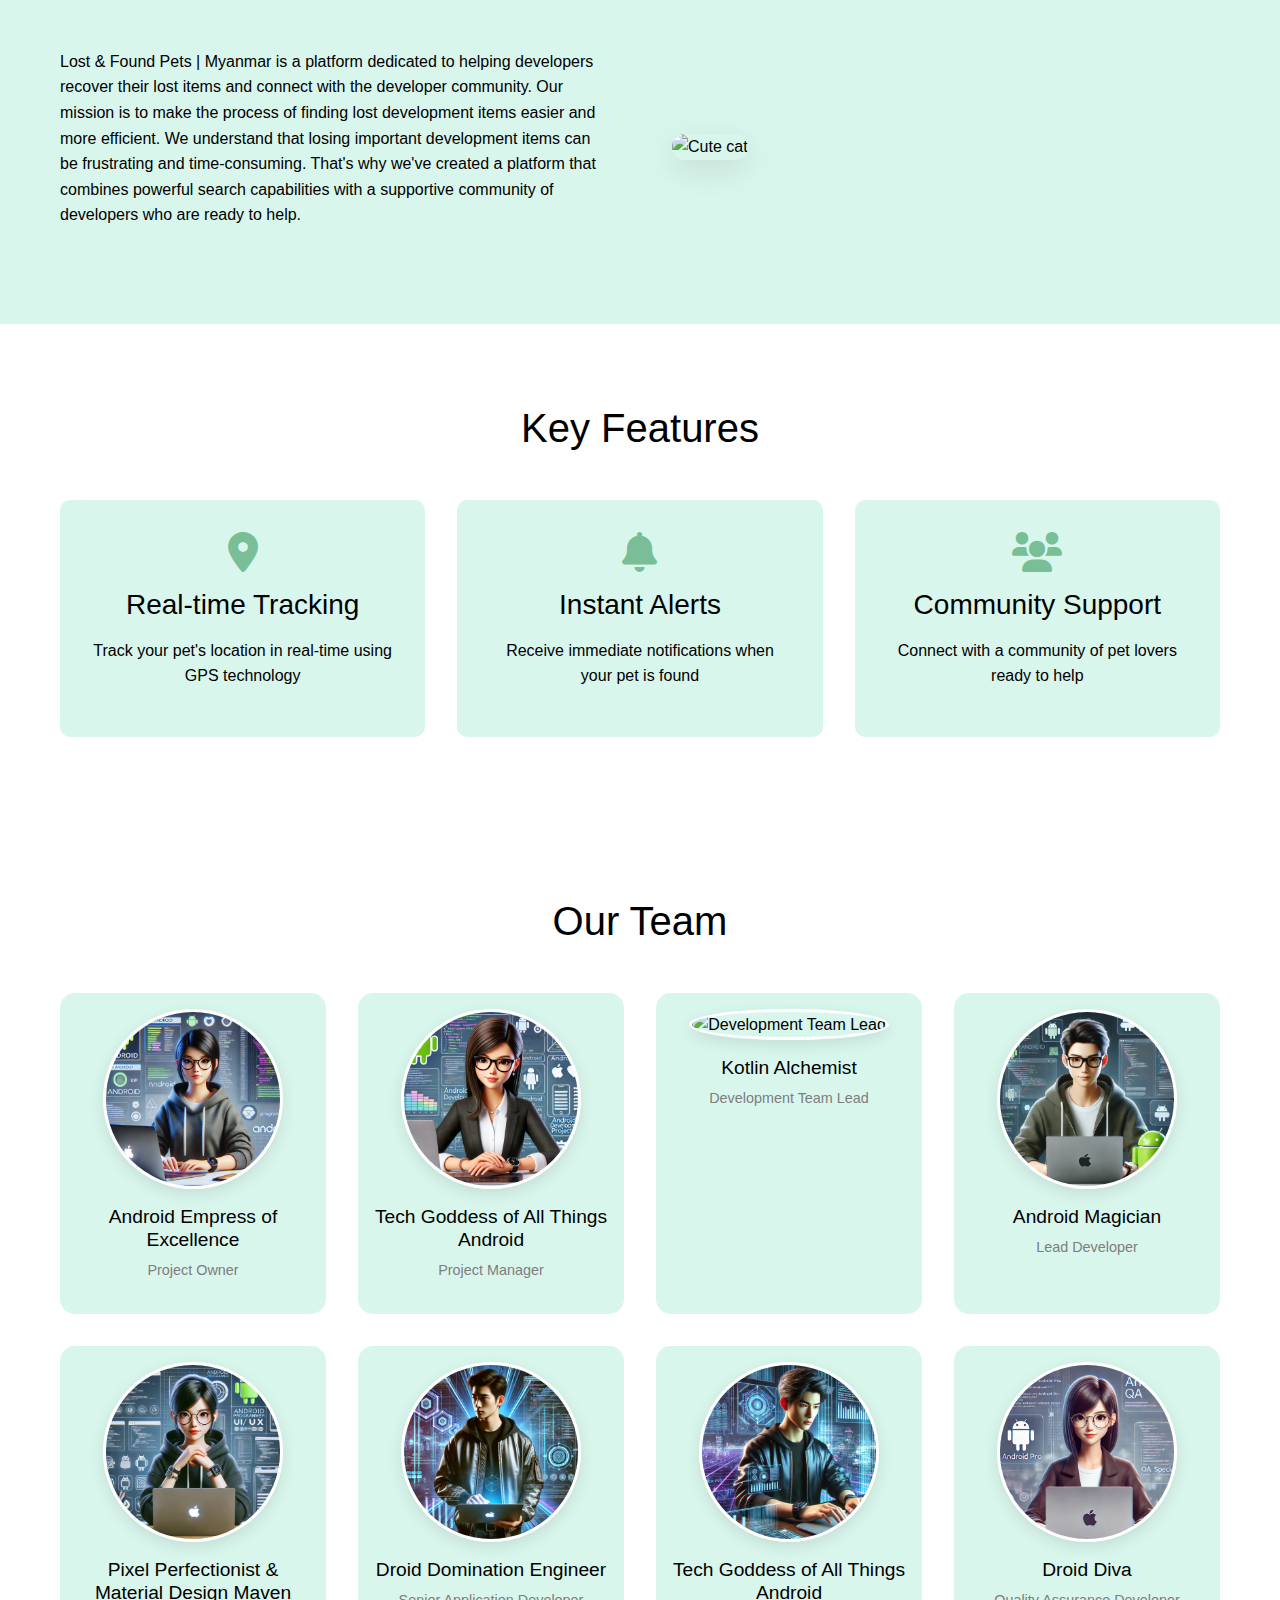
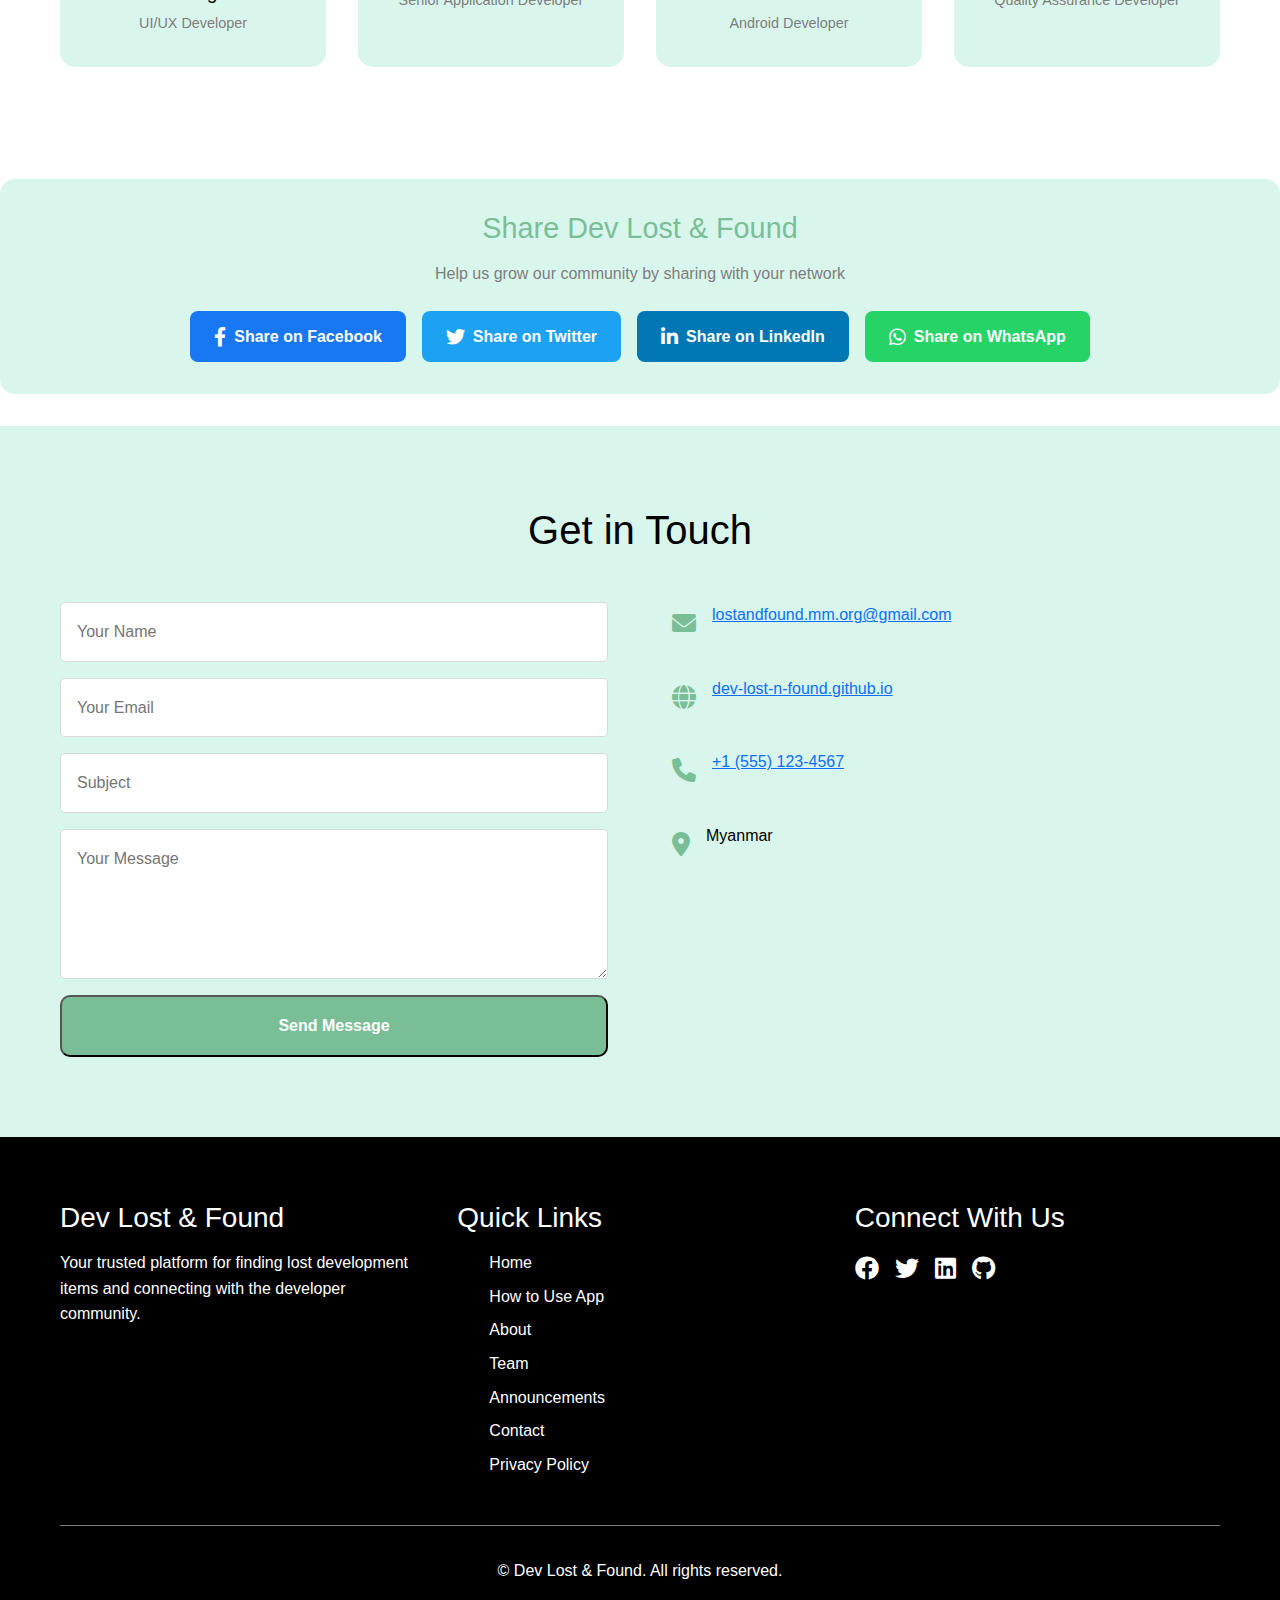
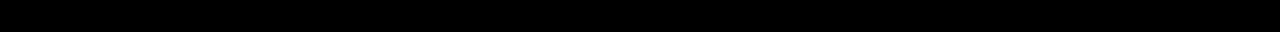
==== commit d12481b8: "webview padding top fixing" ====
--- a/index.html
+++ b/index.html
@@ -120,42 +120,42 @@
                 <div class="team-grid">
                     <div class="team-member">
                         <img src="media/dev-girl.png" alt="Project Owner">
-                        <h3>Android Girl</h3>
+                        <h3>Android Empress of Excellence</h3>
                         <p>Project Owner</p>
                     </div>
                     <div class="team-member">
                         <img src="media/girl-pm.png" alt="Project Manger">
-                        <h3>Android Girl</h3>
+                        <h3>Tech Goddess of All Things Android</h3>
                         <p>Project Manager</p>
                     </div>
                     <div class="team-member">
                         <img src="media/aisan-geek.png" alt="Development Team Lead">
-                        <h3>Android Guy</h3>
+                        <h3>Kotlin Alchemist</h3>
                         <p>Development Team Lead</p>
                     </div>
                     <div class="team-member">
                         <img src="media/android-senior.png" alt="Lead Developer">
-                        <h3>Android Guy</h3>
+                        <h3>Android Magician</h3>
                         <p>Lead Developer</p>
                     </div>
                     <div class="team-member">
                         <img src="media/girl-ui-ux.png" alt="UI/UX Developer">
-                        <h3>Android Girl</h3>
+                        <h3>Pixel Perfectionist & Material Design Maven</h3>
                         <p>UI/UX Developer</p>
                     </div>
                     <div class="team-member">
                         <img src="media/devops.png" alt="Senior Application Developer">
-                        <h3>Android Guy</h3>
+                        <h3>Droid Domination Engineer</h3>
                         <p>Senior Application Developer</p>
                     </div>
                     <div class="team-member">
                         <img src="media/data-engr.png" alt="Android Developer">
-                        <h3>Android Guy</h3>
+                        <h3>Tech Goddess of All Things Android</h3>
                         <p>Android Developer</p>
                     </div>
                     <div class="team-member">
                         <img src="media/girl-qa.png" alt="QA Developer">
-                        <h3>Android Girl</h3>
+                        <h3>Droid Diva</h3>
                         <p>Quality Assurance Developer</p>
                     </div>
                 </div>
--- a/styles.css
+++ b/styles.css
@@ -53,7 +53,8 @@
 }
 
 .navbar-toggler-icon {
-    background-image: none;
+    background-image: none !important;
+    display: inline-flex;
     position: relative;
     width: 24px;
     height: 2px;
@@ -433,6 +434,9 @@
 
 /* Responsive Design */
 @media (max-width: 768px) {
+    .navbar-brand span {
+        display: none;
+    }
     .hero .container,
     .about-content,
     .contact-content {
@@ -462,7 +466,7 @@
         height: 150px;
     }
     .web-view-page{
-        padding: 5rem 0;
+        padding: 0 !important;
     }
 }
 
